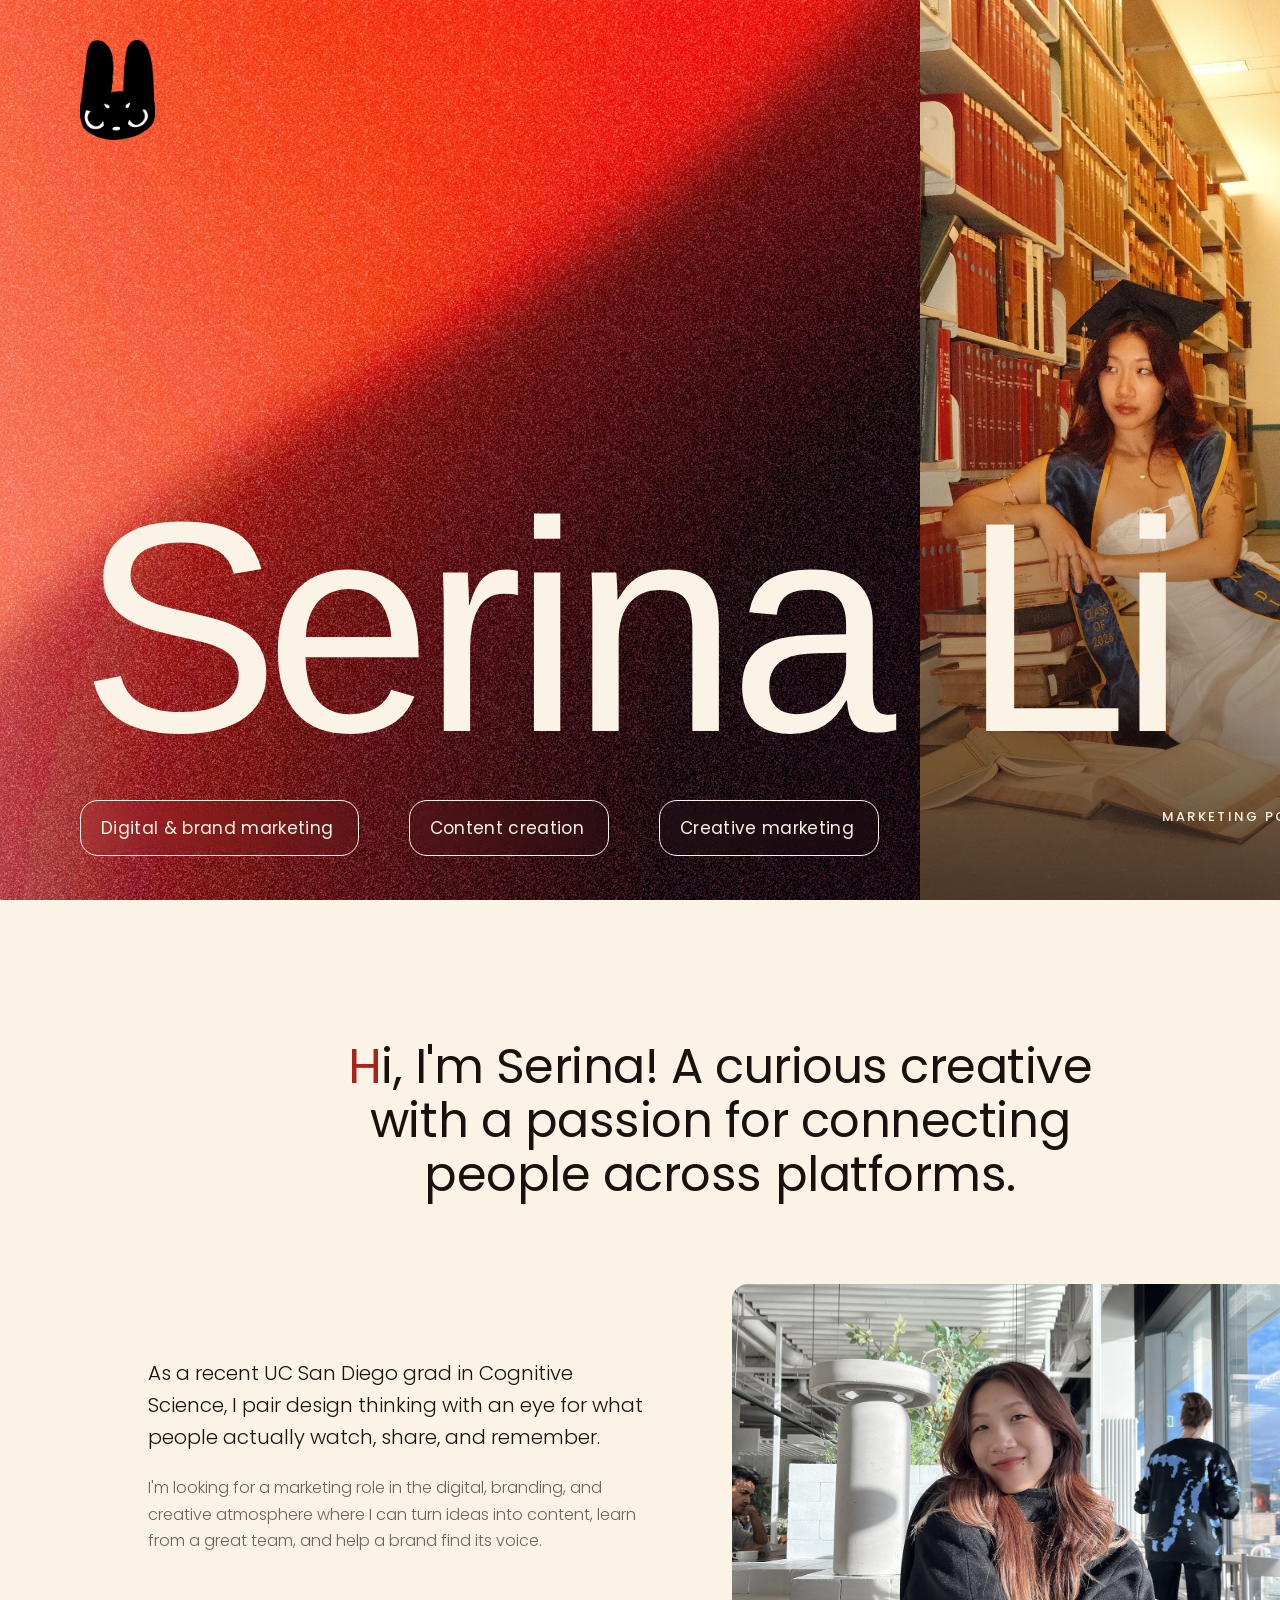
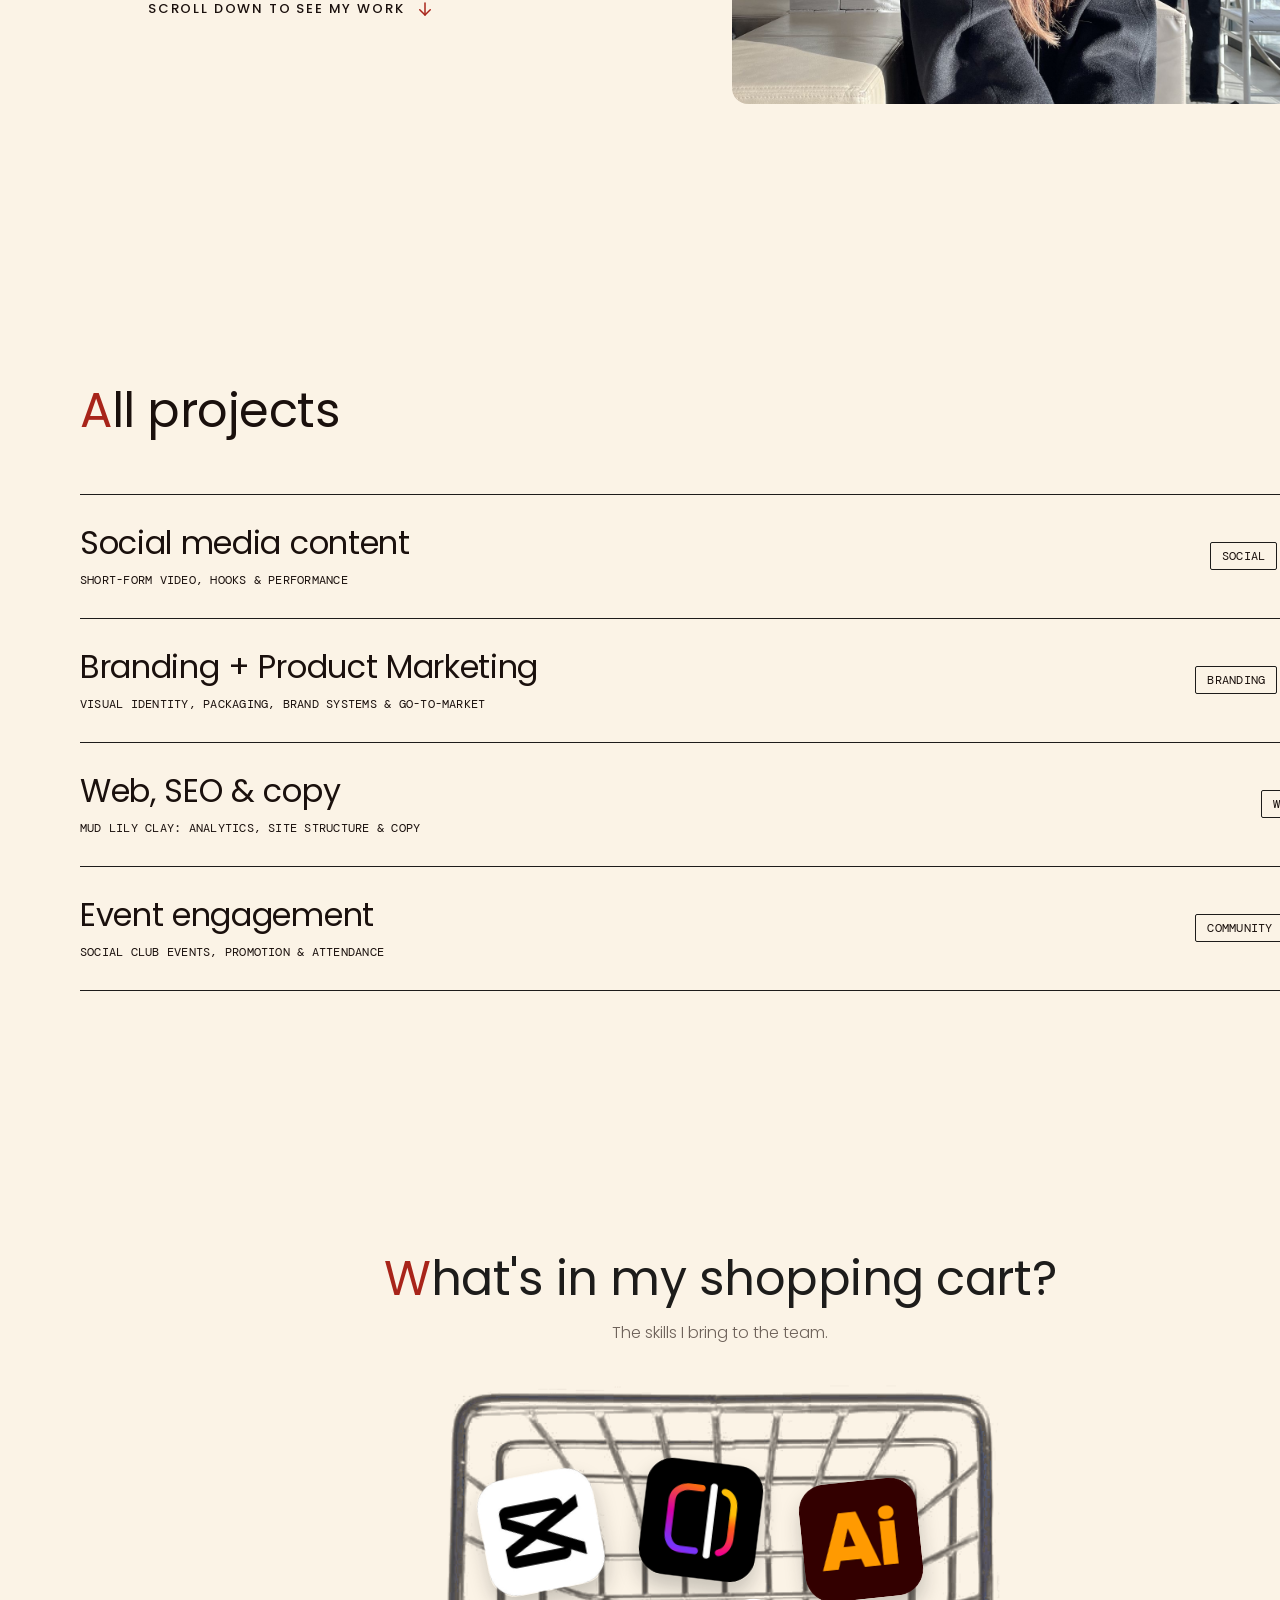
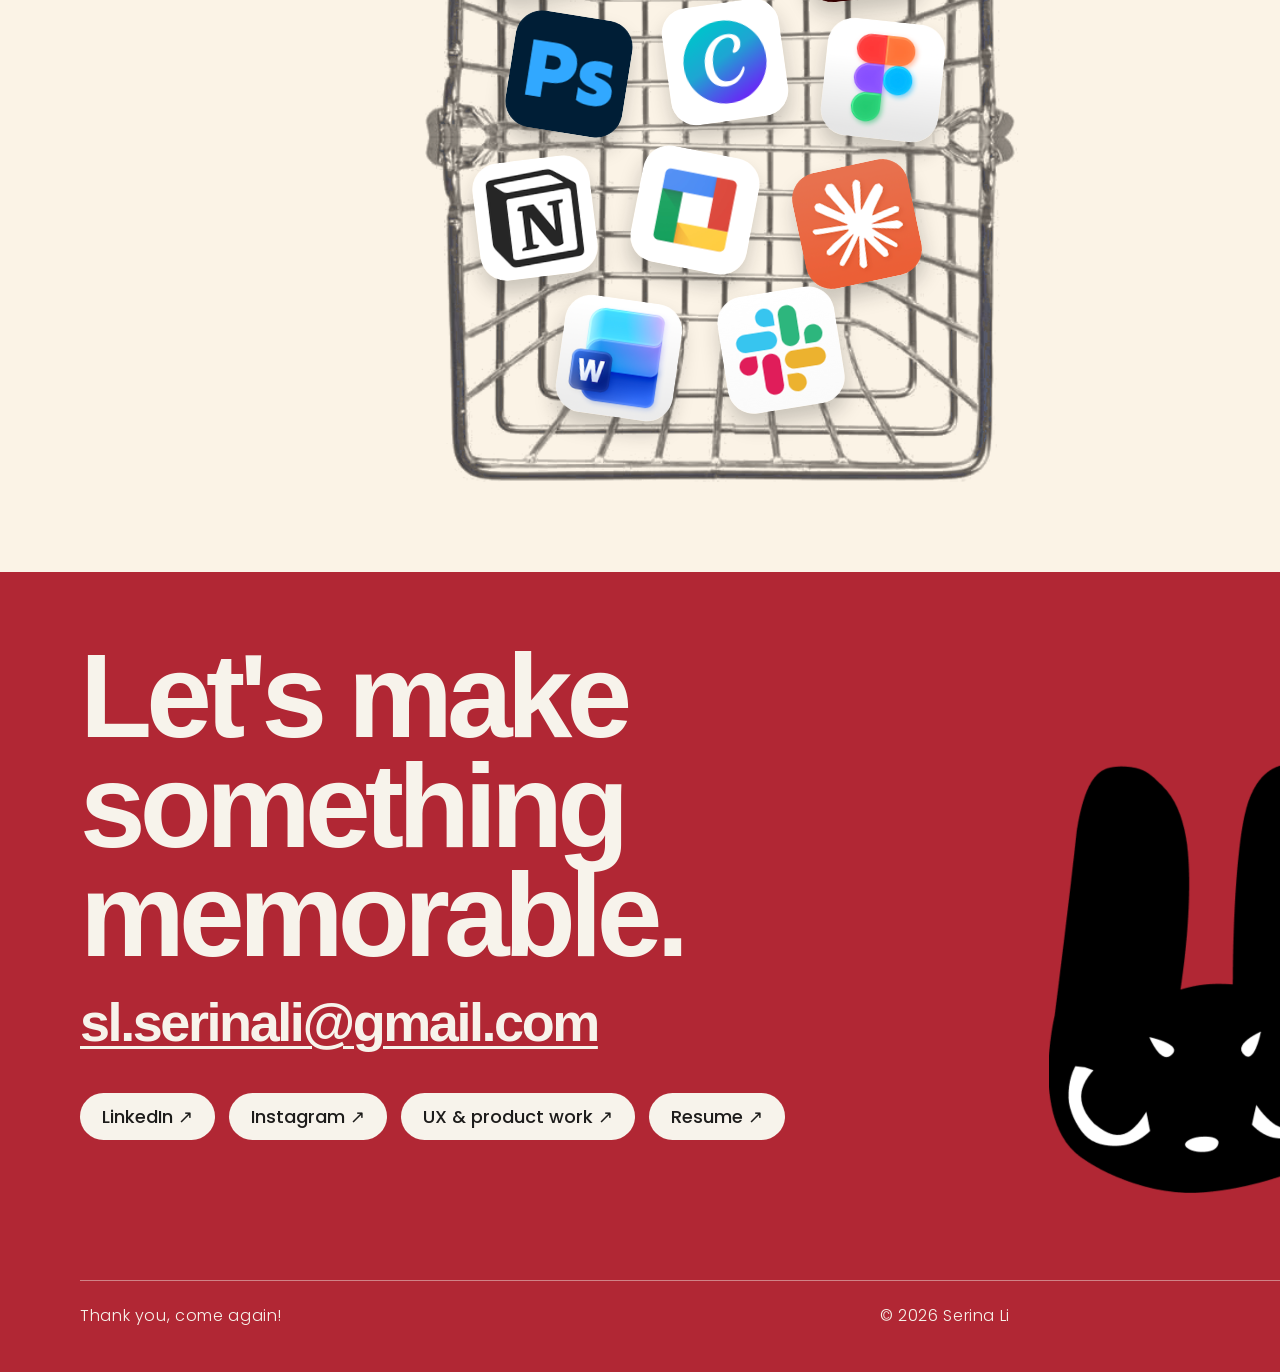
==== index.html @ 3663c60f "Export marketing portfolio as a static site" ====
<!doctype html>
<html lang="en">
<head>
<meta charset="utf-8">
<meta name="viewport" content="width=device-width, initial-scale=1">
<title>Serina Li Portfolio</title>
<link rel="icon" type="image/png" href="assets/favicon.png">
<link rel="stylesheet" href="https://fonts.googleapis.com/css2?family=Poppins:wght@300;400;500&amp;family=DM+Mono:wght@400;500&amp;display=swap">
<style>
body{margin:0;background:#FDFAF5}
html{scroll-behavior:smooth}
a{color:inherit}
a.card{transition:transform .3s ease}
a.card:hover{transform:translateY(-8px)}
a.navlink:hover{background:rgba(251,243,230,.18)}
a.menulink{transition:color .15s cubic-bezier(.4,0,.2,1)}
a.menulink:hover{color:#E8574A !important}
a.menusocial{transition:color .15s cubic-bezier(.4,0,.2,1)}
a.menusocial:hover{color:#E8574A !important}
.workfill{transition:transform 0.5s cubic-bezier(0.22, 1, 0.36, 1) 0.04s}
.workfill.snap{transition:none}
@keyframes scrollbob{0%,100%{transform:translateY(-2px)}50%{transform:translateY(5px)}}
.scrollarrow{animation:scrollbob 1.4s ease-in-out infinite}
@media (prefers-reduced-motion: reduce){.scrollarrow{animation:none}}
.apptile{transform: rotate(var(--r)); transition: transform 0.8s cubic-bezier(0.34, 1.4, 0.64, 1) var(--d, 0s), opacity 0.25s ease-out var(--d, 0s);}
.cartarm .apptile{opacity: 0; transform: translateY(-420px) rotate(calc(var(--r) * 3)); transition: none;}
.cartarm.cartin .apptile{opacity: 1; transform: rotate(var(--r)); transition: transform 0.8s cubic-bezier(0.34, 1.4, 0.64, 1) var(--d, 0s), opacity 0.25s ease-out var(--d, 0s);}
@media (prefers-reduced-motion: reduce){.cartarm .apptile, .cartarm.cartin .apptile{transition: none; opacity: 1; transform: rotate(var(--r));}}
.flink{transition: color 0.3s ease;}
.flink:hover{color: #1D1C1B !important;}
.fpill{transition: background-color 0.3s ease, color 0.3s ease;}
.fpill:hover{background-color: #1D1C1B !important; color: #F7F3EB !important;}
.reveal{opacity:0;transform:translateY(36px);transition:opacity .9s cubic-bezier(.22,1,.36,1),transform .9s cubic-bezier(.22,1,.36,1)}
.reveal.revealed{opacity:1;transform:translateY(0)}
@media (prefers-reduced-motion: reduce){.reveal{transition:none;opacity:1;transform:none}}
</style>
</head>
<body>
<div id="top" style="width: 1440px; height: 4572px; box-sizing: border-box; display: flex; flex-direction: column; background: #FDFAF5; color: #1A100D; font-family: 'Poppins', 'Helvetica Neue', Helvetica, Arial, sans-serif; font-weight: 300;">

<!-- HERO -->


<!-- ABOUT -->
<header style="position: relative; height: 900px; flex-shrink: 0; overflow: hidden; background: url(&quot;assets/012ee48a558e2464fd2363cdb83793f6.webp&quot;) center / cover no-repeat; color: #FBF3E6">
<img src="assets/d49929dfbb1e584321de20b1cd1cff2a.jpg" alt="Serina Li in a graduation cap and sash, seated among library books" style="position: absolute; right: 80px; top: 0; width: 440px; height: 900px; object-fit: cover; object-position: 62% 40%; display: block;">
<div style="position: absolute; right: 80px; top: 0; width: 440px; height: 900px; background: linear-gradient(180deg, rgba(21, 8, 7, 0) 45%, rgba(21, 8, 7, 0.72) 100%);"></div>
<button type="button" id="menuOverlay" aria-label="Close menu" style="position: absolute; top: 0; left: 0; z-index: 99; width: 100%; height: 100%; padding: 0; border: 0; background: #1A0D0A; cursor: default; opacity: 0; visibility: hidden; transition: opacity 0.15s cubic-bezier(0.4, 0, 0.2, 1), visibility 0s linear 0.3s;"></button>
<div id="menuPanel" style="position: absolute; top: 0; right: 0; z-index: 200; width: 504px; height: 900px; box-sizing: border-box; padding: 96px 24px 40px; background: #1A0D0A; color: #FBF3E6; display: flex; flex-direction: column; justify-content: space-between; transform: translateX(100%); visibility: hidden; transition: transform 0.3s cubic-bezier(0.4, 0, 0.2, 1), visibility 0s linear 0.3s;">
<nav aria-label="Main menu" style="display: flex; flex-direction: column; gap: 8px;">
<a class="menulink" href="#top" style="font-family: 'Helvetica Neue', Helvetica, Arial, sans-serif; font-weight: 500; font-size: 80px; line-height: 1.05; letter-spacing: -0.02em; text-decoration: none; color: #FBF3E6;">Home</a>
<a class="menulink" href="#about" style="font-family: 'Helvetica Neue', Helvetica, Arial, sans-serif; font-weight: 500; font-size: 80px; line-height: 1.05; letter-spacing: -0.02em; text-decoration: none; color: #FBF3E6;">About</a>
<a class="menulink" href="#projects" style="font-family: 'Helvetica Neue', Helvetica, Arial, sans-serif; font-weight: 500; font-size: 80px; line-height: 1.05; letter-spacing: -0.02em; text-decoration: none; color: #FBF3E6;">Projects</a>
<a class="menulink" href="#skills" style="font-family: 'Helvetica Neue', Helvetica, Arial, sans-serif; font-weight: 500; font-size: 80px; line-height: 1.05; letter-spacing: -0.02em; text-decoration: none; color: #FBF3E6;">Skills</a>
</nav>
<div style="display: flex; gap: 24px; font-size: 12px; font-weight: 500; letter-spacing: 0.16em; text-transform: uppercase;">
<a class="menusocial" href="https://www.instagram.com/" style="padding: 14px 0; text-decoration: none; color: #FBF3E6;">Instagram</a>
<a class="menusocial" href="https://www.linkedin.com/" style="padding: 14px 0; text-decoration: none; color: #FBF3E6;">LinkedIn</a>
<a class="menusocial" href="https://serinali.work" style="padding: 14px 0; text-decoration: none; color: #FBF3E6;">UX Portfolio</a>
</div>
</div>
<div style="position: relative; height: 100%; box-sizing: border-box; padding: 36px 80px 44px; display: flex; flex-direction: column;">
<nav style="display: flex; justify-content: space-between; align-items: center;">
<a href="#top" aria-label="Serina Li, back to top" style="justify-self: start; display: flex; align-items: center; padding: 4px 0;"><img src="assets/838f84b707a5a9f895f2e505fb25f0b1.png" alt="Serina Li logo, a bunny head" style="display: block; height: 100px; width: 75px"></a>
<button id="menuButton" type="button" aria-label="Toggle menu" aria-expanded="false" style="position: relative; z-index: 300; width: 60px; height: 60px; padding: 0; border: 0; border-radius: 12px; background: #FBF3E6; cursor: pointer; display: flex; align-items: center; justify-content: center; transition: background-color 0.3s ease-in-out; opacity: 1">
<span id="menuLine1" style="position: absolute; display: block; width: 32px; height: 3px; background: #A8241A; transform: translateY(-6px); transition: all 0.3s ease-in-out;"></span>
<span id="menuLine2" style="position: absolute; display: block; width: 32px; height: 3px; background: #A8241A; transform: translateY(6px); transition: all 0.3s ease-in-out;"></span>
</button>
</nav>

<div style="flex-grow: 1;"></div>
<div style="display: flex; justify-content: space-between; align-items: flex-end;">
<h1 style="margin: 0; font-family: 'Helvetica Neue', Helvetica, Arial, sans-serif; font-weight: 500; font-size: 300px; line-height: 0.82; letter-spacing: -0.03em; white-space: nowrap; color: #FBF3E6;"><span style="font-family: inherit; font-size: 1em; margin-right: -0.02em;">S</span>erina Li</h1>
</div><div style="margin-top: 50px; display: flex; justify-content: space-between; align-items: center; opacity: 1"><div style="display: flex; flex-direction: row; align-items: flex-start; gap: 50px;">
<div style="display: inline-flex; align-items: center; gap: 16px; padding: 14px 24px 14px 20px; border-radius: 18px; backdrop-filter: blur(12px); border-style: solid; border-width: 1px; border-color: #fbf3e6"><span style="font-size: 17px; font-weight: 400; letter-spacing: 0.02em">Digital &amp; brand marketing</span></div>
<div style="display: inline-flex; align-items: center; gap: 16px; padding: 14px 24px 14px 20px; border-radius: 18px; backdrop-filter: blur(12px); border-style: solid; border-width: 1px; border-color: #fbf3e6"><span style="font-size: 17px; font-weight: 400; letter-spacing: 0.02em">Content creation</span></div>
<div style="display: inline-flex; align-items: center; gap: 16px; padding: 14px 24px 14px 20px; border-radius: 18px; backdrop-filter: blur(12px); border-style: solid; border-width: 1px; border-color: #fbf3e6"><span style="font-size: 17px; font-weight: 400; letter-spacing: 0.02em">Creative marketing</span></div>
</div>
<div style="text-align: right; font-size: 13px; font-weight: 500; letter-spacing: 0.18em; text-transform: uppercase; line-height: 1.8;">Marketing portfolio<br>2026</div>
</div>
</div>
</header>

<!-- PROJECTS -->
<section id="about" style="height: 944px; flex-shrink: 0; box-sizing: border-box; padding: 140px 80px; display: flex; flex-direction: column; align-items: center; justify-content: space-between; background-color: #fbf3e6">
<h2 class="reveal" style="margin: 0; max-width: 800px; text-align: center; font-family: 'Poppins', 'Helvetica Neue', Helvetica, Arial, sans-serif; font-weight: 400; font-size: 48px; line-height: 1.12; letter-spacing: -0.01em; text-wrap: balance; width: 903px"><span style="font-family: inherit; font-size: 1em; color: rgb(168, 36, 26)">H</span>i, I'm Serina! A curious creative with a passion for connecting people across platforms.</h2>
<div style="width: 100%; box-sizing: border-box; padding: 0 68px; display: flex; justify-content: space-between; align-items: center; gap: 64px;">
<div class="reveal" style="width: 500px; flex-shrink: 0; display: flex; flex-direction: column; gap: 22px;">
<p style="margin: 0; font-size: 20px; line-height: 1.6; color: #1A100D; text-wrap: pretty;">As a recent UC San Diego grad in Cognitive Science, I pair design thinking with an eye for what people actually watch, share, and remember.</p>
<p style="margin: 0; font-size: 16px; line-height: 1.65; color: #6E625A; text-wrap: pretty;">I'm looking for a marketing role in the digital, branding, and creative atmosphere where I can turn ideas into content, learn from a great team, and help a brand find its voice.</p>
<a href="#projects" style="align-self: flex-start; display: inline-flex; align-items: center; gap: 12px; margin-top: 10px; padding: 12px 0; text-decoration: none; color: #1A100D; font-size: 13px; font-weight: 500; letter-spacing: 0.14em; text-transform: uppercase"><span>SCROLL DOWN TO SEE MY WORK</span><svg class="scrollarrow" width="18" height="18" viewBox="0 0 24 24" fill="none" stroke="#A8241A" stroke-width="2" stroke-linecap="round" stroke-linejoin="round" aria-hidden="true"><path d="M12 4v16"></path><path d="M5 13l7 7 7-7"></path></svg></a>
</div>
<img class="reveal" src="assets/ea4e1e98ab443cfdf9b8417f3a43e05c.jpg" alt="Serina Li smiling in a bright, sunlit cafe" style="width: 560px; height: 420px; flex-shrink: 0; border-radius: 16px; object-fit: cover; object-position: 50% 50.5304%; display: block; transition-delay: .12s">
</div>
</section><section id="projects" style="height: 888px; flex-shrink: 0; box-sizing: border-box; padding: 140px 80px; display: flex; flex-direction: column; gap: 56px; background-color: #fbf3e6">
<h2 class="reveal" style="margin: 0; text-align: left; font-family: 'Poppins', 'Helvetica Neue', Helvetica, Arial, sans-serif; font-weight: 400; font-size: 48px; line-height: 1.12; letter-spacing: -0.01em"><span style="font-family: inherit; font-size: 1em; color: #A8241A;">A</span>ll projects</h2>
<div id="worklist" style="position: relative; display: flex; flex-direction: column; border-bottom: 1px solid #1D1C1B;">
<a class="reveal" href="project1.html" data-row="0" style="position: relative; z-index: 1; overflow: hidden; display: flex; height: 124px; box-sizing: border-box; border-top: 1px solid #1D1C1B; justify-content: space-between; align-items: center; text-decoration: none; color: #1A100D; transition-delay: 0s">
<div class="workfill" data-row="0" style="position: absolute; top: 0; left: 0; z-index: 0; width: 100%; height: 100%; background: #FFAE99; pointer-events: none; transform: translateY(-101%);"></div>
<div data-row="0" style="position: relative; z-index: 1; display: flex; flex-direction: column; gap: 10px; transform: translateX(0px); transition: transform 0.3s ease-out;"><h3 style="margin: 0; font-family: 'Poppins', 'Helvetica Neue', Helvetica, Arial, sans-serif; font-weight: 400; font-size: 32px; line-height: 1.15; letter-spacing: -0.01em;">Social media content</h3><span style="font-family: 'DM Mono', ui-monospace, Menlo, monospace; font-weight: 400; font-size: 12px; letter-spacing: 0.02em; text-transform: uppercase;">Short-form video, hooks &amp; performance</span></div>
<div style="position: relative; z-index: 1; display: flex; gap: 8px; align-items: center;"><span style="border: 1px solid #1D1C1B; padding: 7px 11px; border-radius: 2px; font-family: 'DM Mono', ui-monospace, Menlo, monospace; font-weight: 400; font-size: 12px; line-height: 1; letter-spacing: 0.02em; text-transform: uppercase;">social</span><span style="border: 1px solid #1D1C1B; padding: 7px 11px; border-radius: 2px; font-family: 'DM Mono', ui-monospace, Menlo, monospace; font-weight: 400; font-size: 12px; line-height: 1; letter-spacing: 0.02em; text-transform: uppercase;">content</span></div>
</a>
<a class="reveal" href="project2.html" data-row="1" style="position: relative; z-index: 1; overflow: hidden; display: flex; height: 124px; box-sizing: border-box; border-top: 1px solid #1D1C1B; justify-content: space-between; align-items: center; text-decoration: none; color: #1A100D; transition-delay: .08s">
<div class="workfill" data-row="1" style="position: absolute; top: 0; left: 0; z-index: 0; width: 100%; height: 100%; background: #FFAE99; pointer-events: none; transform: translateY(-101%);"></div>
<div data-row="1" style="position: relative; z-index: 1; display: flex; flex-direction: column; gap: 10px; transform: translateX(0px); transition: transform 0.3s ease-out;"><h3 style="margin: 0; font-family: 'Poppins', 'Helvetica Neue', Helvetica, Arial, sans-serif; font-weight: 400; font-size: 32px; line-height: 1.15; letter-spacing: -0.01em;">Branding + Product Marketing</h3><span style="font-family: 'DM Mono', ui-monospace, Menlo, monospace; font-weight: 400; font-size: 12px; letter-spacing: 0.02em; text-transform: uppercase;">Visual identity, packaging, brand systems &amp; go-to-market</span></div>
<div style="position: relative; z-index: 1; display: flex; gap: 8px; align-items: center;"><span style="border: 1px solid #1D1C1B; padding: 7px 11px; border-radius: 2px; font-family: 'DM Mono', ui-monospace, Menlo, monospace; font-weight: 400; font-size: 12px; line-height: 1; letter-spacing: 0.02em; text-transform: uppercase;">branding</span><span style="border: 1px solid #1D1C1B; padding: 7px 11px; border-radius: 2px; font-family: 'DM Mono', ui-monospace, Menlo, monospace; font-weight: 400; font-size: 12px; line-height: 1; letter-spacing: 0.02em; text-transform: uppercase;">product</span></div>
</a>
<a class="reveal" href="project3.html" data-row="2" style="position: relative; z-index: 1; overflow: hidden; display: flex; height: 124px; box-sizing: border-box; border-top: 1px solid #1D1C1B; justify-content: space-between; align-items: center; text-decoration: none; color: #1A100D; transition-delay: .16s">
<div class="workfill" data-row="2" style="position: absolute; top: 0; left: 0; z-index: 0; width: 100%; height: 100%; background: #FFAE99; pointer-events: none; transform: translateY(-101%);"></div>
<div data-row="2" style="position: relative; z-index: 1; display: flex; flex-direction: column; gap: 10px; transform: translateX(0px); transition: transform 0.3s ease-out;"><h3 style="margin: 0; font-family: 'Poppins', 'Helvetica Neue', Helvetica, Arial, sans-serif; font-weight: 400; font-size: 32px; line-height: 1.15; letter-spacing: -0.01em;">Web, SEO &amp; copy</h3><span style="font-family: 'DM Mono', ui-monospace, Menlo, monospace; font-weight: 400; font-size: 12px; letter-spacing: 0.02em; text-transform: uppercase;">Mud Lily Clay: analytics, site structure &amp; copy</span></div>
<div style="position: relative; z-index: 1; display: flex; gap: 8px; align-items: center;"><span style="border: 1px solid #1D1C1B; padding: 7px 11px; border-radius: 2px; font-family: 'DM Mono', ui-monospace, Menlo, monospace; font-weight: 400; font-size: 12px; line-height: 1; letter-spacing: 0.02em; text-transform: uppercase;">web</span><span style="border: 1px solid #1D1C1B; padding: 7px 11px; border-radius: 2px; font-family: 'DM Mono', ui-monospace, Menlo, monospace; font-weight: 400; font-size: 12px; line-height: 1; letter-spacing: 0.02em; text-transform: uppercase;">seo</span></div>
</a>
<a class="reveal" href="project4.html" data-row="3" style="position: relative; z-index: 1; overflow: hidden; display: flex; height: 124px; box-sizing: border-box; border-top: 1px solid #1D1C1B; justify-content: space-between; align-items: center; text-decoration: none; color: #1A100D; transition-delay: .24s">
<div class="workfill" data-row="3" style="position: absolute; top: 0; left: 0; z-index: 0; width: 100%; height: 100%; background: #FFAE99; pointer-events: none; transform: translateY(-101%);"></div>
<div data-row="3" style="position: relative; z-index: 1; display: flex; flex-direction: column; gap: 10px; transform: translateX(0px); transition: transform 0.3s ease-out;"><h3 style="margin: 0; font-family: 'Poppins', 'Helvetica Neue', Helvetica, Arial, sans-serif; font-weight: 400; font-size: 32px; line-height: 1.15; letter-spacing: -0.01em;">Event engagement</h3><span style="font-family: 'DM Mono', ui-monospace, Menlo, monospace; font-weight: 400; font-size: 12px; letter-spacing: 0.02em; text-transform: uppercase;">SOCIAL CLUB EVENTS, PROMOTION &amp; ATTENDANCE</span></div>
<div style="position: relative; z-index: 1; display: flex; gap: 8px; align-items: center;"><span style="border: 1px solid #1D1C1B; padding: 7px 11px; border-radius: 2px; font-family: 'DM Mono', ui-monospace, Menlo, monospace; font-weight: 400; font-size: 12px; line-height: 1; letter-spacing: 0.02em; text-transform: uppercase;">community</span><span style="border: 1px solid #1D1C1B; padding: 7px 11px; border-radius: 2px; font-family: 'DM Mono', ui-monospace, Menlo, monospace; font-weight: 400; font-size: 12px; line-height: 1; letter-spacing: 0.02em; text-transform: uppercase;">events</span></div>
</a>
<div id="thumb0" style="position: absolute; left: 700px; top: -63px; z-index: 5; width: 380px; height: 250px; box-sizing: border-box; padding: 0; border-radius: 6px; background: #F6F2EB; overflow: hidden; color: #FBF3E6; display: flex; align-items: flex-end; pointer-events: none; font-family: 'DM Mono', ui-monospace, Menlo, monospace; font-size: 11px; letter-spacing: 0.06em; text-transform: uppercase; opacity: 0; transform: translate(0px, 0px); will-change: transform; transition: transform 0.6s cubic-bezier(0.22, 1, 0.36, 1), opacity 0.3s ease-out;"><img src="assets/cba705ae6688976ec3b40a85c9b44e01.jpg" alt="Grid of six Instagram Reels: day-in-my-life San Francisco, 9 days in Taiwan, Chicago night out, and more" style="position: absolute; left: 0; top: 0; width: 100%; height: 100%; object-fit: contain; object-position: 50% 50%; display: block;"></div>
<div id="thumb1" style="position: absolute; left: 700px; top: 61px; z-index: 5; width: 380px; height: 250px; box-sizing: border-box; padding: 0; border-radius: 6px; background: #B9825A; overflow: hidden; color: #FBF3E6; display: flex; align-items: flex-end; pointer-events: none; font-family: 'DM Mono', ui-monospace, Menlo, monospace; font-size: 11px; letter-spacing: 0.06em; text-transform: uppercase; opacity: 0; transform: translate(0px, 0px); will-change: transform; transition: transform 0.6s cubic-bezier(0.22, 1, 0.36, 1), opacity 0.3s ease-out;"><img src="assets/3cc02b9ddcca9aacbe42ff534014a459.jpg" alt="Seaweed supplement bottle mockup" style="position: absolute; left: 0; top: 0; width: 100%; height: 100%; object-fit: cover; object-position: 50% 50%; display: block;"></div>
<div id="thumb2" style="position: absolute; left: 700px; top: 185px; z-index: 5; width: 380px; height: 250px; box-sizing: border-box; padding: 0; border-radius: 6px; background: #F4EFE6; overflow: hidden; color: #FBF3E6; display: flex; align-items: flex-end; pointer-events: none; font-family: 'DM Mono', ui-monospace, Menlo, monospace; font-size: 11px; letter-spacing: 0.06em; text-transform: uppercase; opacity: 0; transform: translate(0px, 0px); will-change: transform; transition: transform 0.6s cubic-bezier(0.22, 1, 0.36, 1), opacity 0.3s ease-out;"><img src="assets/b44d9c470ccd1fe5098cd1a779c7a6dc.jpg" alt="Mud Lily Clay homepage before and after" style="position: absolute; left: 0; top: 0; width: 100%; height: 100%; object-fit: cover; object-position: 50% 0%; display: block;"></div>
<div id="thumb3" style="position: absolute; left: 700px; top: 309px; z-index: 5; width: 380px; height: 250px; box-sizing: border-box; padding: 0; border-radius: 6px; background: #4A1610; overflow: hidden; color: #FBF3E6; display: flex; align-items: flex-end; pointer-events: none; font-family: 'DM Mono', ui-monospace, Menlo, monospace; font-size: 11px; letter-spacing: 0.06em; text-transform: uppercase; opacity: 0; transform: translate(0px, 0px); will-change: transform; transition: transform 0.6s cubic-bezier(0.22, 1, 0.36, 1), opacity 0.3s ease-out;"><img src="assets/cec131238fb4672390869ff1b650ae39.png" alt="Community Sessions event flyer, Cornerstone Consulting Club at UCSD" style="position: absolute; left: 0; top: 0; width: 100%; height: 100%; object-fit: cover; object-position: 50% 50%; display: block;"></div>
</div>
</section>

<!-- SKILLS -->
<section id="skills" style="height: 1040px; flex-shrink: 0; box-sizing: border-box; padding: 120px 80px 80px; background-color: #fbf3e6; color: #1D1C1B; display: flex; flex-direction: column; align-items: center; justify-content: flex-start; gap: 32px;">
<div style="width: 100%; flex-shrink: 0; display: flex; flex-direction: column; align-items: center; gap: 40px; justify-content: center">
<div class="reveal" style="display: flex; flex-direction: column; align-items: center; gap: 14px; text-align: center; justify-content: flex-start">
<h2 style="margin: 0; font-family: 'Poppins', 'Helvetica Neue', Helvetica, Arial, sans-serif; font-weight: 400; font-size: 48px; line-height: 1.12; letter-spacing: -0.01em;"><span style="font-family: inherit; font-size: 1em; color: rgb(168, 36, 26)">W</span>hat's in my shopping cart?</h2>
<div style="font-size: 16px; color: #6E625A;">The skills I bring to the team.</div>
</div>

</div>
<div id="cart" class="" style="position: relative; width: 621px; height: 720px; flex-shrink: 0;">
<img src="assets/04f26e0806eddbf1fadc6e3cc5ef4c2e.png" alt="" style="position: absolute; left: 0; top: 0; width: 621px; height: 720px; z-index: 1; pointer-events: none;">
<img class="apptile" src="assets/bf406ab140b374eaf30fb40649f10f91.png" alt="CapCut" style="--d: 1.14s; --r: -11deg; position: absolute; left: 72px; top: 96px; z-index: 2; width: 118px; height: 118px; border-radius: 26px; box-shadow: 0 12px 20px rgba(29, 28, 27, 0.22);">
<img class="apptile" src="assets/366263a8b97de6863f50e76f79e6a056.png" alt="Instagram Edits" style="--d: 1.27s; --r: 7deg; position: absolute; left: 232px; top: 84px; z-index: 3; width: 118px; height: 118px; border-radius: 26px; box-shadow: 0 12px 20px rgba(29, 28, 27, 0.22);">
<img class="apptile" src="assets/7544809ebeadf2437ed88348fe911631.png" alt="Illustrator" style="--d: 1.4s; --r: -6deg; position: absolute; left: 392px; top: 104px; z-index: 4; width: 118px; height: 118px; border-radius: 26px; box-shadow: 0 12px 20px rgba(29, 28, 27, 0.22);">
<img class="apptile" src="assets/59b3ef86f013b3972dfe9b787eff52a0.png" alt="Photoshop" style="--d: 0.75s; --r: 9deg; position: absolute; left: 100px; top: 238px; z-index: 5; width: 118px; height: 118px; border-radius: 26px; box-shadow: 0 12px 20px rgba(29, 28, 27, 0.22);">
<img class="apptile" src="assets/adf738d230b4fa8a1711a1744f22cb10.png" alt="Canva" style="--d: 0.88s; --r: -8deg; position: absolute; left: 256px; top: 226px; z-index: 6; width: 118px; height: 118px; border-radius: 26px; box-shadow: 0 12px 20px rgba(29, 28, 27, 0.22);">
<img class="apptile" src="assets/5d86c8bd6f640c18443fd5991ca1c5f6.png" alt="Figma" style="--d: 1.01s; --r: 6deg; position: absolute; left: 414px; top: 244px; z-index: 7; width: 118px; height: 118px; border-radius: 26px; box-shadow: 0 12px 20px rgba(29, 28, 27, 0.22);">
<img class="apptile" src="assets/ffc6582f78e3ddb8b21d675e421ad6b7.png" alt="Notion" style="--d: 0.36s; --r: -7deg; position: absolute; left: 66px; top: 382px; z-index: 8; width: 118px; height: 118px; border-radius: 26px; box-shadow: 0 12px 20px rgba(29, 28, 27, 0.22);">
<img class="apptile" src="assets/5f39ed866dd55e2bc8cd7c0dea546668.png" alt="Google Workspace" style="--d: 0.49s; --r: 11deg; position: absolute; left: 226px; top: 374px; z-index: 9; width: 118px; height: 118px; border-radius: 26px; box-shadow: 0 12px 20px rgba(29, 28, 27, 0.22);">
<img class="apptile" src="assets/7781098f6410b48b2a3d47d45d459511.png" alt="Claude" style="--d: 0.62s; --r: -12deg; position: absolute; left: 388px; top: 388px; z-index: 10; width: 118px; height: 118px; border-radius: 26px; box-shadow: 0 12px 20px rgba(29, 28, 27, 0.22);">
<img class="apptile" src="assets/29abd300e9faaf9ba45008fe41001636.png" alt="Microsoft Word" style="--d: 0.1s; --r: 8deg; position: absolute; left: 150px; top: 522px; z-index: 11; width: 118px; height: 118px; border-radius: 26px; box-shadow: 0 12px 20px rgba(29, 28, 27, 0.22);">
<img class="apptile" src="assets/cc6e3f2cbe56ead301f14fa64177ba2e.png" alt="Slack" style="--d: 0.23s; --r: -9deg; position: absolute; left: 312px; top: 514px; z-index: 12; width: 118px; height: 118px; border-radius: 26px; box-shadow: 0 12px 20px rgba(29, 28, 27, 0.22);">
</div>
</section>

<!-- FOOTER / CONTACT -->
<footer id="contact" style="position: relative; height: 800px; flex-shrink: 0; overflow: hidden; background-color: #B12734; color: #F7F3EB;">

<div style="position: relative; z-index: 2; height: 100%; box-sizing: border-box; padding: 70px 80px 44px; display: flex; flex-direction: column; justify-content: space-between;">
<div class="reveal" style="display: flex; flex-direction: column; align-items: flex-start; gap: 22px; position: relative">
<h2 style="margin: 0; max-width: 900px; font-family: 'Helvetica Neue', Helvetica, Arial, sans-serif; font-weight: 700; font-size: 118px; line-height: 0.93; letter-spacing: -0.05em; color: #F7F3EB;">Let's make something memorable.</h2>
<a class="flink" href="mailto:sl.serinali@gmail.com" style="font-family: 'Helvetica Neue', Helvetica, Arial, sans-serif; font-weight: 600; font-size: 54px; line-height: 1.1; letter-spacing: -0.045em; color: #F7F3EB; text-decoration: underline; text-decoration-thickness: 3px; text-underline-offset: 5px;">sl.serinali@gmail.com</a>
<div style="display: flex; gap: 14px; margin-top: 18px;"><a class="fpill" href="https://www.linkedin.com/" style="font-family: 'Poppins', 'Helvetica Neue', Helvetica, Arial, sans-serif; display: inline-flex; align-items: center; padding: 13px 22px; border-radius: 999px; background: #F7F3EB; color: #1D1C1B; font-weight: 500; font-size: 18px; line-height: 1.2; text-decoration: none;">LinkedIn ↗</a><a class="fpill" href="https://www.instagram.com/" style="font-family: 'Poppins', 'Helvetica Neue', Helvetica, Arial, sans-serif; display: inline-flex; align-items: center; padding: 13px 22px; border-radius: 999px; background: #F7F3EB; color: #1D1C1B; font-weight: 500; font-size: 18px; line-height: 1.2; text-decoration: none;">Instagram ↗</a><a class="fpill" href="https://serinali.work" style="font-family: 'Poppins', 'Helvetica Neue', Helvetica, Arial, sans-serif; display: inline-flex; align-items: center; padding: 13px 22px; border-radius: 999px; background: #F7F3EB; color: #1D1C1B; font-weight: 500; font-size: 18px; line-height: 1.2; text-decoration: none;">UX &amp; product work ↗</a><a class="fpill" href="#contact" style="font-family: 'Poppins', 'Helvetica Neue', Helvetica, Arial, sans-serif; display: inline-flex; align-items: center; padding: 13px 22px; border-radius: 999px; background: #F7F3EB; color: #1D1C1B; font-weight: 500; font-size: 18px; line-height: 1.2; text-decoration: none;">Resume ↗</a></div>
<div id="bunnyWrap" style="position: absolute; z-index: 3; left: 969px; top: 123px; width: 317px; height: 428px; pointer-events: none; transform: translate(0px, 0px) rotate(0deg); transition: transform 0.5s ease-out;"><canvas id="bunnycv" width="732" height="988" style="position: absolute; left: 0; top: 0; width: 317px; height: 428px; display: block;"></canvas></div></div>
<div style="display: flex; justify-content: space-between; align-items: center; border-top: 1px solid rgba(247, 243, 235, 0.45); padding-top: 22px; font-family: 'Poppins', 'Helvetica Neue', Helvetica, Arial, sans-serif; font-weight: 300; font-size: 16px; letter-spacing: 0.04em; color: #F7F3EB;">
<span>Thank you, come again!</span>
<span style="margin-right: 350px;">© 2026 Serina Li</span>
</div>
</div>
</footer>

</div>
<script src="assets/js/main.js" defer></script>
</body>
</html>
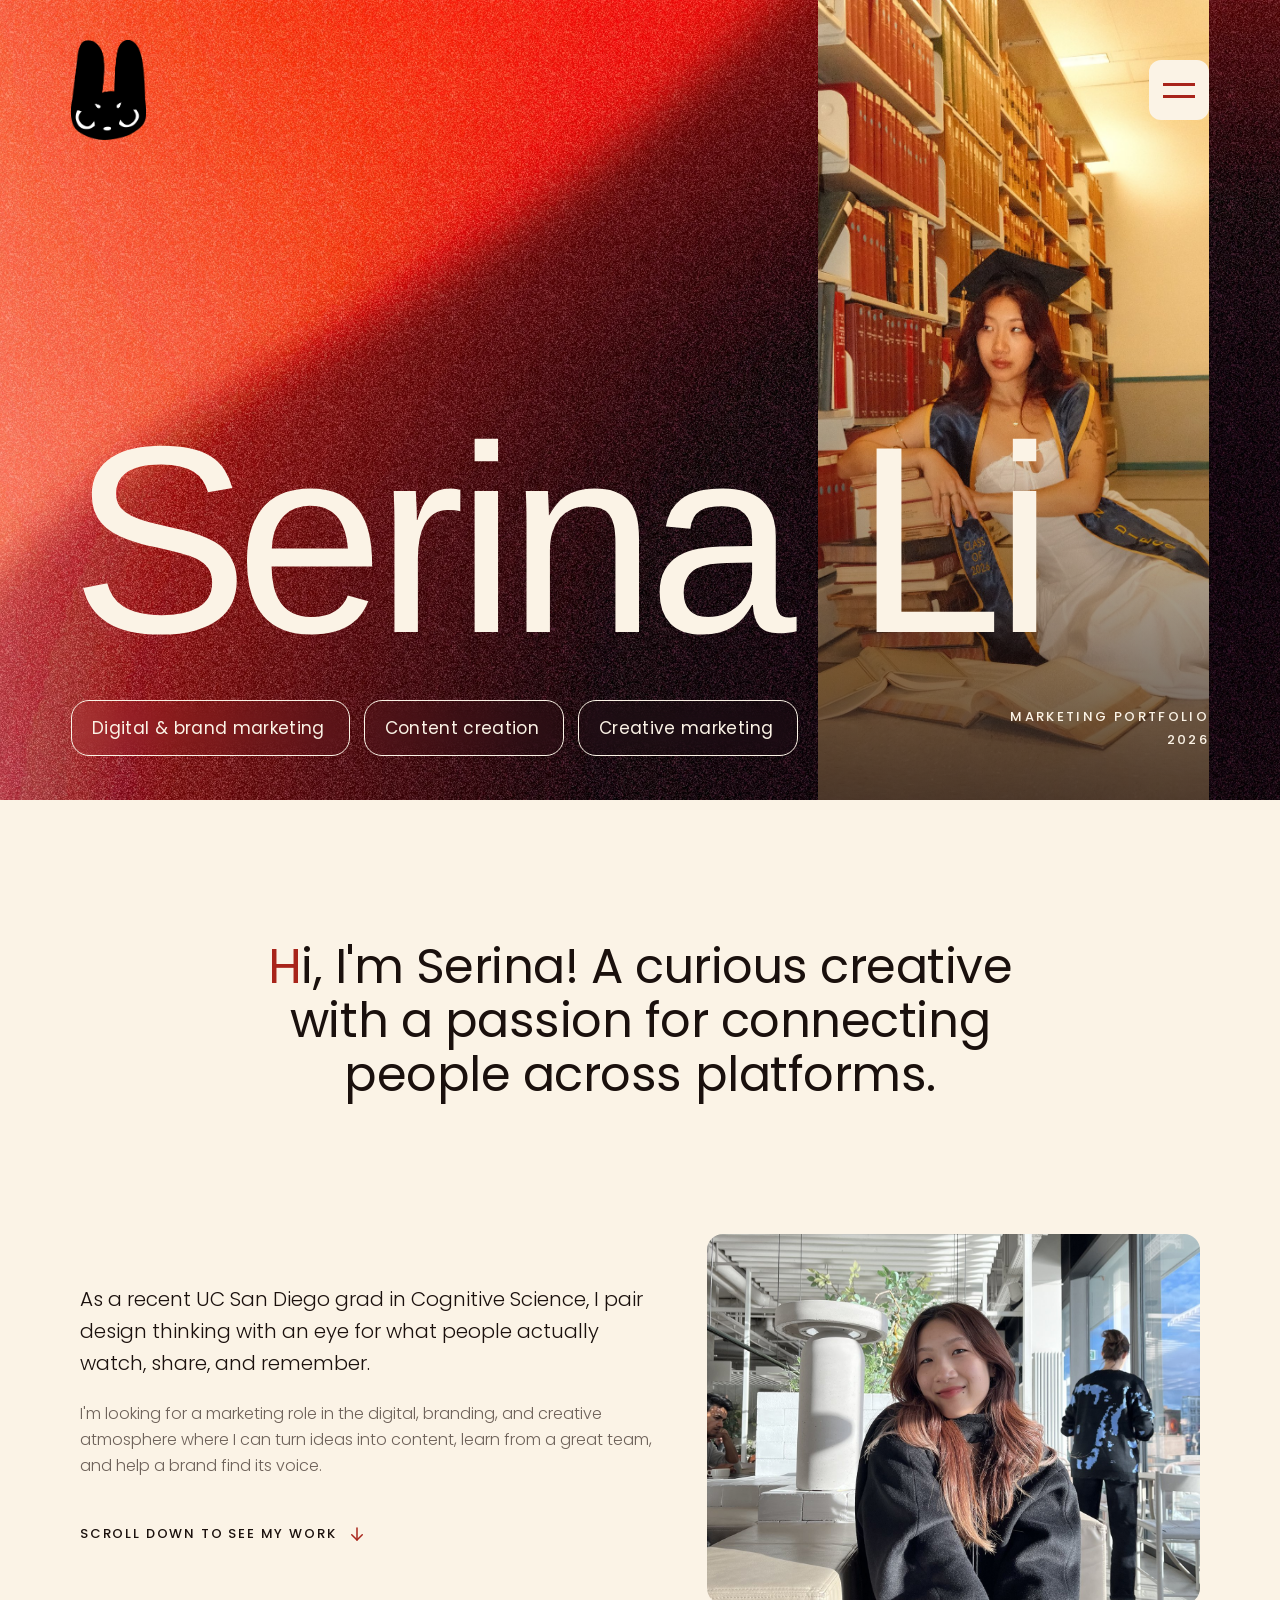
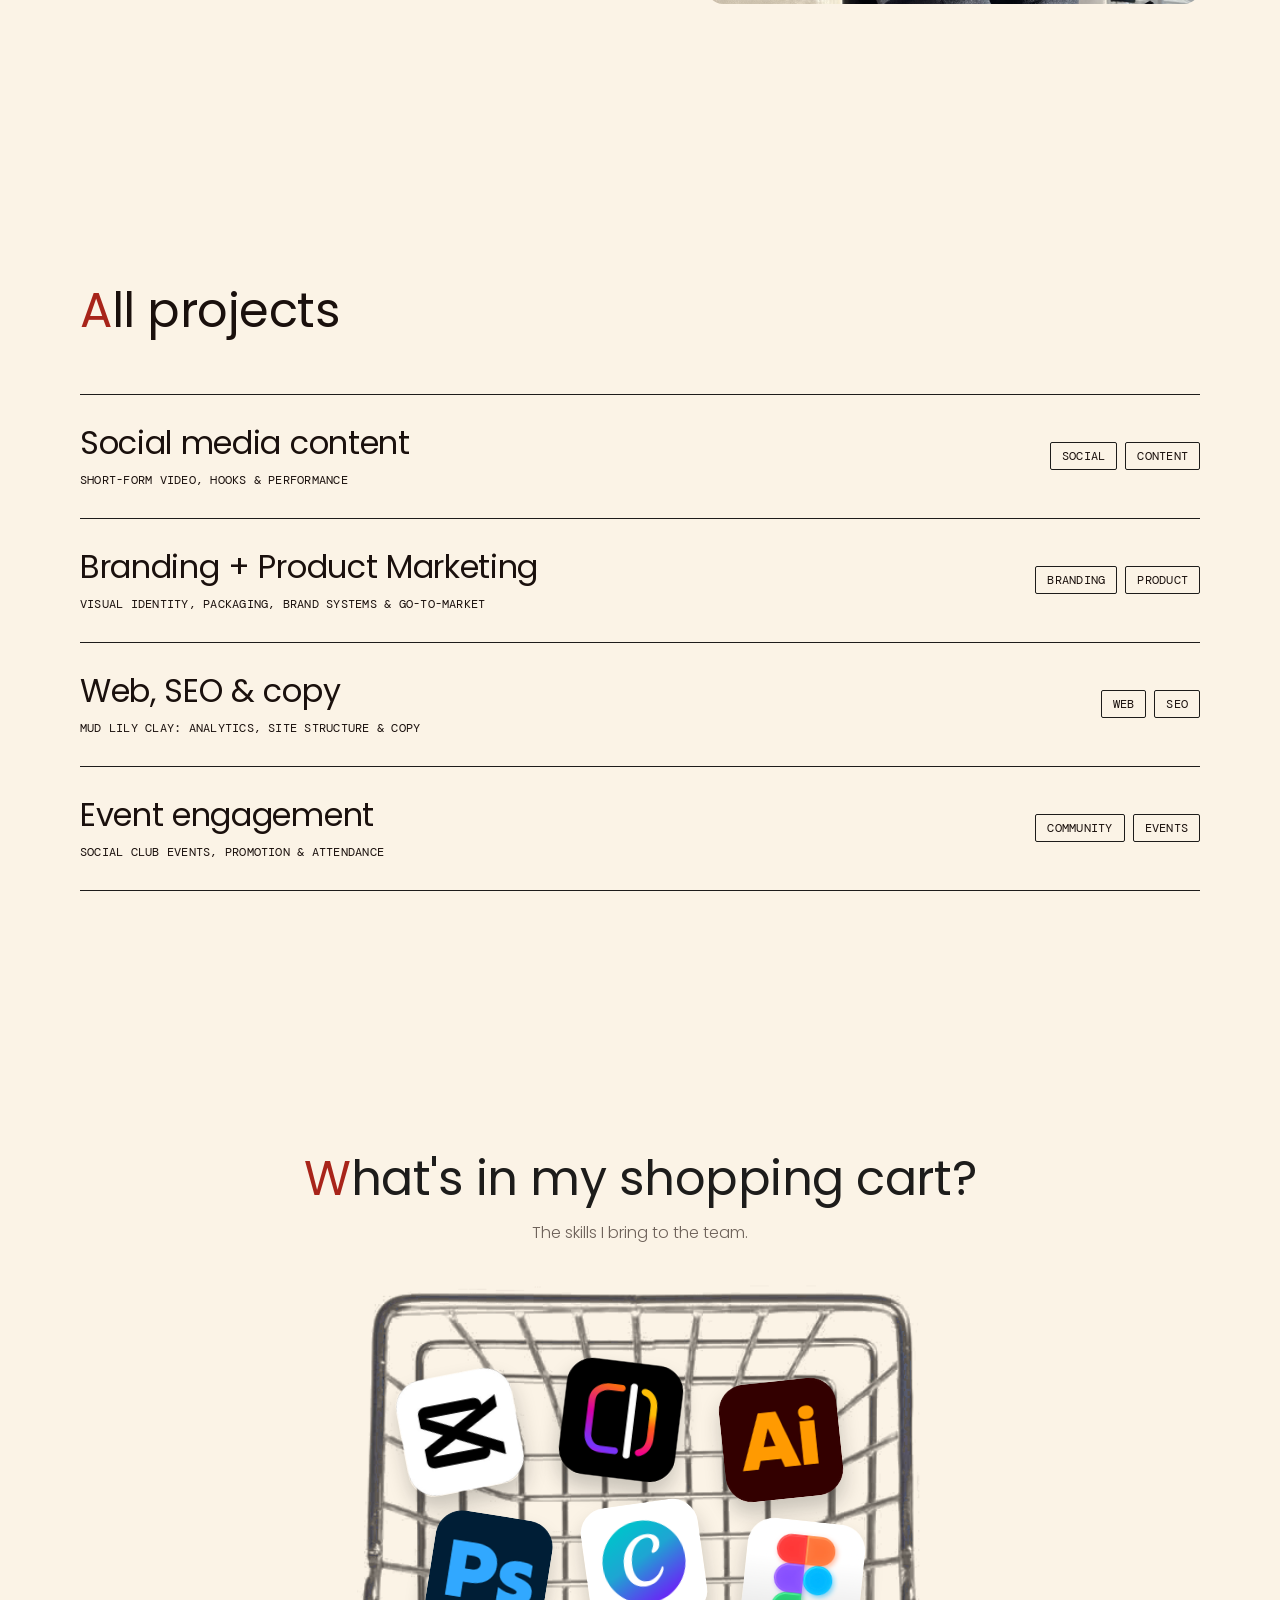
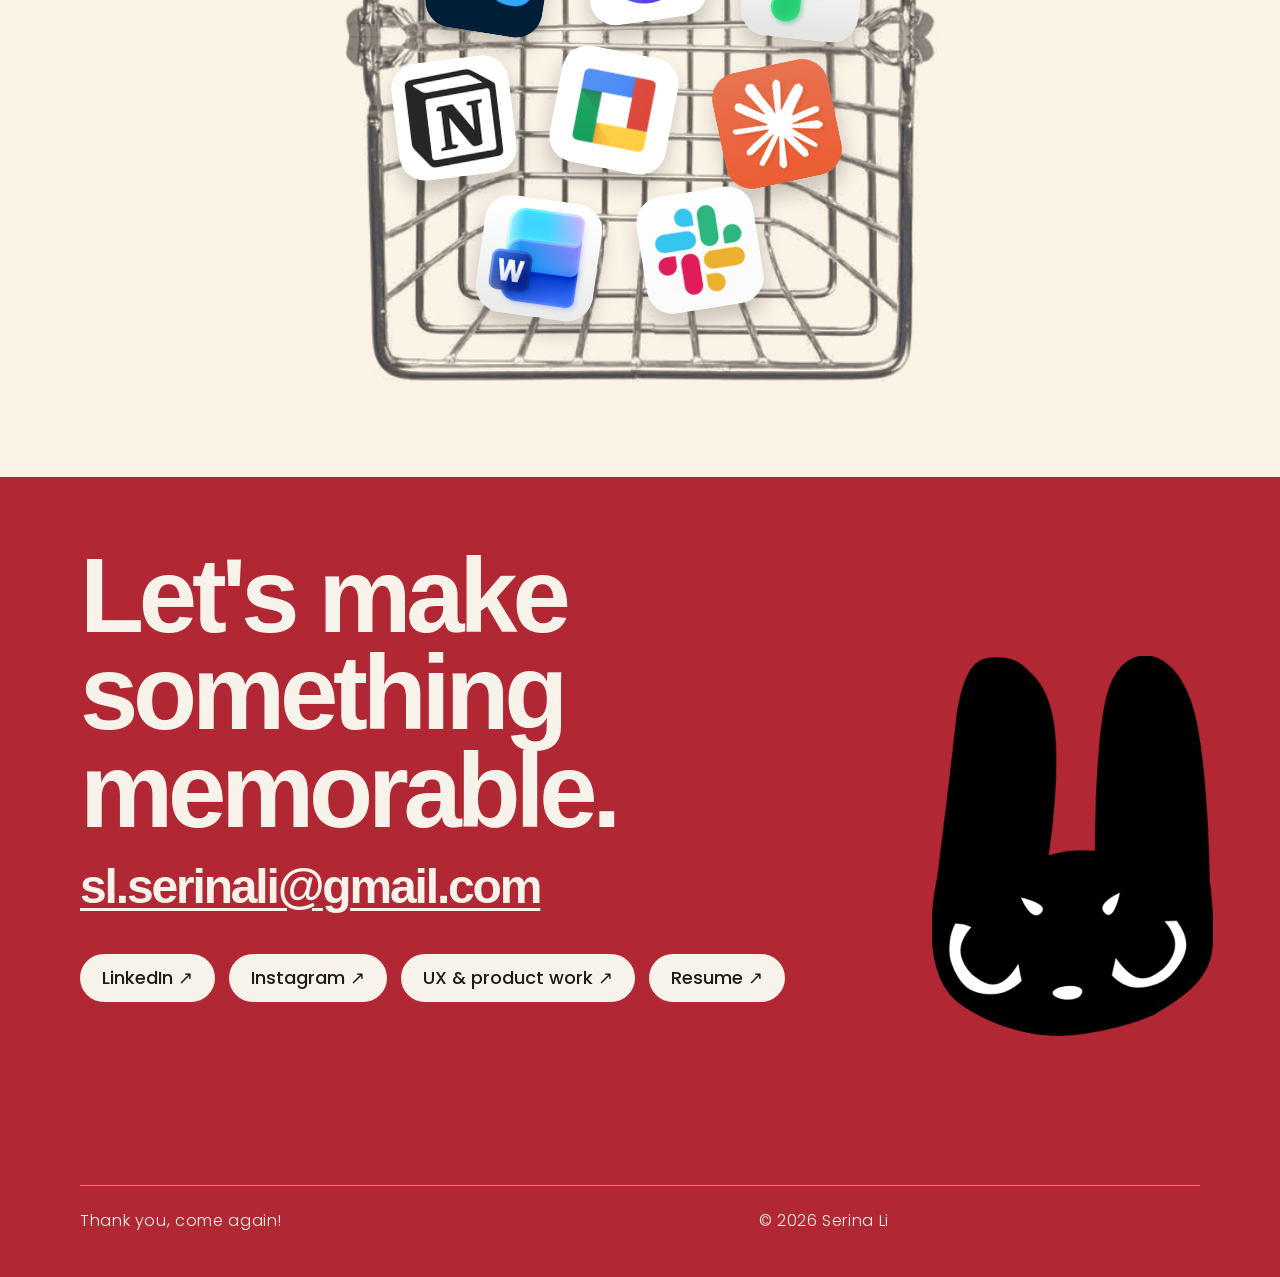
==== commit 00dbe6d2: "Make site responsive for mobile, tablet and desktop; fix Gloss Moderne vision board cards Co-Authore" ====
--- a/index.html
+++ b/index.html
@@ -1,11 +1,12 @@
-<!doctype html>
+<!DOCTYPE html>
+
 <html lang="en">
 <head>
-<meta charset="utf-8">
-<meta name="viewport" content="width=device-width, initial-scale=1">
+<meta charset="utf-8"/>
+<meta content="width=device-width, initial-scale=1" name="viewport"/>
 <title>Serina Li Portfolio</title>
-<link rel="icon" type="image/png" href="assets/favicon.png">
-<link rel="stylesheet" href="https://fonts.googleapis.com/css2?family=Poppins:wght@300;400;500&amp;family=DM+Mono:wght@400;500&amp;display=swap">
+<link href="assets/favicon.png" rel="icon" type="image/png"/>
+<link href="https://fonts.googleapis.com/css2?family=Poppins:wght@300;400;500&amp;family=DM+Mono:wght@400;500&amp;display=swap" rel="stylesheet"/>
 <style>
 body{margin:0;background:#FDFAF5}
 html{scroll-behavior:smooth}
@@ -34,24 +35,22 @@
 .reveal.revealed{opacity:1;transform:translateY(0)}
 @media (prefers-reduced-motion: reduce){.reveal{transition:none;opacity:1;transform:none}}
 </style>
+<link rel="stylesheet" href="assets/css/responsive.css">
 </head>
 <body>
-<div id="top" style="width: 1440px; height: 4572px; box-sizing: border-box; display: flex; flex-direction: column; background: #FDFAF5; color: #1A100D; font-family: 'Poppins', 'Helvetica Neue', Helvetica, Arial, sans-serif; font-weight: 300;">
-
+<div class="pg" id="top" style="width: 100%; max-width: 1440px; margin: 0 auto; box-sizing: border-box; display: flex; flex-direction: column; background: #FDFAF5; color: #1A100D; font-family: 'Poppins', 'Helvetica Neue', Helvetica, Arial, sans-serif; font-weight: 300;">
 <!-- HERO -->
-
-
 <!-- ABOUT -->
-<header style="position: relative; height: 900px; flex-shrink: 0; overflow: hidden; background: url(&quot;assets/012ee48a558e2464fd2363cdb83793f6.webp&quot;) center / cover no-repeat; color: #FBF3E6">
-<img src="assets/d49929dfbb1e584321de20b1cd1cff2a.jpg" alt="Serina Li in a graduation cap and sash, seated among library books" style="position: absolute; right: 80px; top: 0; width: 440px; height: 900px; object-fit: cover; object-position: 62% 40%; display: block;">
-<div style="position: absolute; right: 80px; top: 0; width: 440px; height: 900px; background: linear-gradient(180deg, rgba(21, 8, 7, 0) 45%, rgba(21, 8, 7, 0.72) 100%);"></div>
-<button type="button" id="menuOverlay" aria-label="Close menu" style="position: absolute; top: 0; left: 0; z-index: 99; width: 100%; height: 100%; padding: 0; border: 0; background: #1A0D0A; cursor: default; opacity: 0; visibility: hidden; transition: opacity 0.15s cubic-bezier(0.4, 0, 0.2, 1), visibility 0s linear 0.3s;"></button>
-<div id="menuPanel" style="position: absolute; top: 0; right: 0; z-index: 200; width: 504px; height: 900px; box-sizing: border-box; padding: 96px 24px 40px; background: #1A0D0A; color: #FBF3E6; display: flex; flex-direction: column; justify-content: space-between; transform: translateX(100%); visibility: hidden; transition: transform 0.3s cubic-bezier(0.4, 0, 0.2, 1), visibility 0s linear 0.3s;">
+<header class="hero" style='position: relative; height: 900px; flex-shrink: 0; overflow: hidden; background: url("assets/012ee48a558e2464fd2363cdb83793f6.webp") center / cover no-repeat; color: #FBF3E6'>
+<img alt="Serina Li in a graduation cap and sash, seated among library books" class="hero-photo" src="assets/d49929dfbb1e584321de20b1cd1cff2a.jpg" style="position: absolute; right: 80px; top: 0; width: 440px; height: 900px; object-fit: cover; object-position: 62% 40%; display: block;"/>
+<div class="hero-shade" style="position: absolute; right: 80px; top: 0; width: 440px; height: 900px; background: linear-gradient(180deg, rgba(21, 8, 7, 0) 45%, rgba(21, 8, 7, 0.72) 100%);"></div>
+<button aria-label="Close menu" class="menu-ov" id="menuOverlay" style="position: absolute; top: 0; left: 0; z-index: 99; width: 100%; height: 100%; padding: 0; border: 0; background: #1A0D0A; cursor: default; opacity: 0; visibility: hidden; transition: opacity 0.15s cubic-bezier(0.4, 0, 0.2, 1), visibility 0s linear 0.3s;" type="button"></button>
+<div class="menu-panel" id="menuPanel" style="position: absolute; top: 0; right: 0; z-index: 200; width: 504px; height: 900px; box-sizing: border-box; padding: 96px 24px 40px; background: #1A0D0A; color: #FBF3E6; display: flex; flex-direction: column; justify-content: space-between; transform: translateX(100%); visibility: hidden; transition: transform 0.3s cubic-bezier(0.4, 0, 0.2, 1), visibility 0s linear 0.3s;">
 <nav aria-label="Main menu" style="display: flex; flex-direction: column; gap: 8px;">
-<a class="menulink" href="#top" style="font-family: 'Helvetica Neue', Helvetica, Arial, sans-serif; font-weight: 500; font-size: 80px; line-height: 1.05; letter-spacing: -0.02em; text-decoration: none; color: #FBF3E6;">Home</a>
-<a class="menulink" href="#about" style="font-family: 'Helvetica Neue', Helvetica, Arial, sans-serif; font-weight: 500; font-size: 80px; line-height: 1.05; letter-spacing: -0.02em; text-decoration: none; color: #FBF3E6;">About</a>
-<a class="menulink" href="#projects" style="font-family: 'Helvetica Neue', Helvetica, Arial, sans-serif; font-weight: 500; font-size: 80px; line-height: 1.05; letter-spacing: -0.02em; text-decoration: none; color: #FBF3E6;">Projects</a>
-<a class="menulink" href="#skills" style="font-family: 'Helvetica Neue', Helvetica, Arial, sans-serif; font-weight: 500; font-size: 80px; line-height: 1.05; letter-spacing: -0.02em; text-decoration: none; color: #FBF3E6;">Skills</a>
+<a class="menulink menu-l" href="#top" style="font-family: 'Helvetica Neue', Helvetica, Arial, sans-serif; font-weight: 500; font-size: 80px; line-height: 1.05; letter-spacing: -0.02em; text-decoration: none; color: #FBF3E6; --fs: 80px">Home</a>
+<a class="menulink menu-l" href="#about" style="font-family: 'Helvetica Neue', Helvetica, Arial, sans-serif; font-weight: 500; font-size: 80px; line-height: 1.05; letter-spacing: -0.02em; text-decoration: none; color: #FBF3E6; --fs: 80px">About</a>
+<a class="menulink menu-l" href="#projects" style="font-family: 'Helvetica Neue', Helvetica, Arial, sans-serif; font-weight: 500; font-size: 80px; line-height: 1.05; letter-spacing: -0.02em; text-decoration: none; color: #FBF3E6; --fs: 80px">Projects</a>
+<a class="menulink menu-l" href="#skills" style="font-family: 'Helvetica Neue', Helvetica, Arial, sans-serif; font-weight: 500; font-size: 80px; line-height: 1.05; letter-spacing: -0.02em; text-decoration: none; color: #FBF3E6; --fs: 80px">Skills</a>
 </nav>
 <div style="display: flex; gap: 24px; font-size: 12px; font-weight: 500; letter-spacing: 0.16em; text-transform: uppercase;">
 <a class="menusocial" href="https://www.instagram.com/" style="padding: 14px 0; text-decoration: none; color: #FBF3E6;">Instagram</a>
@@ -59,111 +58,104 @@
 <a class="menusocial" href="https://serinali.work" style="padding: 14px 0; text-decoration: none; color: #FBF3E6;">UX Portfolio</a>
 </div>
 </div>
-<div style="position: relative; height: 100%; box-sizing: border-box; padding: 36px 80px 44px; display: flex; flex-direction: column;">
+<div class="heroin" style="position: relative; height: 100%; box-sizing: border-box; padding: 36px 80px 44px; display: flex; flex-direction: column;">
 <nav style="display: flex; justify-content: space-between; align-items: center;">
-<a href="#top" aria-label="Serina Li, back to top" style="justify-self: start; display: flex; align-items: center; padding: 4px 0;"><img src="assets/838f84b707a5a9f895f2e505fb25f0b1.png" alt="Serina Li logo, a bunny head" style="display: block; height: 100px; width: 75px"></a>
-<button id="menuButton" type="button" aria-label="Toggle menu" aria-expanded="false" style="position: relative; z-index: 300; width: 60px; height: 60px; padding: 0; border: 0; border-radius: 12px; background: #FBF3E6; cursor: pointer; display: flex; align-items: center; justify-content: center; transition: background-color 0.3s ease-in-out; opacity: 1">
+<a aria-label="Serina Li, back to top" href="#top" style="justify-self: start; display: flex; align-items: center; padding: 4px 0;"><img alt="Serina Li logo, a bunny head" src="assets/838f84b707a5a9f895f2e505fb25f0b1.png" style="display: block; height: 100px; width: 75px"/></a>
+<button aria-expanded="false" aria-label="Toggle menu" id="menuButton" style="position: relative; z-index: 300; width: 60px; height: 60px; padding: 0; border: 0; border-radius: 12px; background: #FBF3E6; cursor: pointer; display: flex; align-items: center; justify-content: center; transition: background-color 0.3s ease-in-out; opacity: 1" type="button">
 <span id="menuLine1" style="position: absolute; display: block; width: 32px; height: 3px; background: #A8241A; transform: translateY(-6px); transition: all 0.3s ease-in-out;"></span>
 <span id="menuLine2" style="position: absolute; display: block; width: 32px; height: 3px; background: #A8241A; transform: translateY(6px); transition: all 0.3s ease-in-out;"></span>
 </button>
 </nav>
-
 <div style="flex-grow: 1;"></div>
 <div style="display: flex; justify-content: space-between; align-items: flex-end;">
-<h1 style="margin: 0; font-family: 'Helvetica Neue', Helvetica, Arial, sans-serif; font-weight: 500; font-size: 300px; line-height: 0.82; letter-spacing: -0.03em; white-space: nowrap; color: #FBF3E6;"><span style="font-family: inherit; font-size: 1em; margin-right: -0.02em;">S</span>erina Li</h1>
-</div><div style="margin-top: 50px; display: flex; justify-content: space-between; align-items: center; opacity: 1"><div style="display: flex; flex-direction: row; align-items: flex-start; gap: 50px;">
-<div style="display: inline-flex; align-items: center; gap: 16px; padding: 14px 24px 14px 20px; border-radius: 18px; backdrop-filter: blur(12px); border-style: solid; border-width: 1px; border-color: #fbf3e6"><span style="font-size: 17px; font-weight: 400; letter-spacing: 0.02em">Digital &amp; brand marketing</span></div>
-<div style="display: inline-flex; align-items: center; gap: 16px; padding: 14px 24px 14px 20px; border-radius: 18px; backdrop-filter: blur(12px); border-style: solid; border-width: 1px; border-color: #fbf3e6"><span style="font-size: 17px; font-weight: 400; letter-spacing: 0.02em">Content creation</span></div>
-<div style="display: inline-flex; align-items: center; gap: 16px; padding: 14px 24px 14px 20px; border-radius: 18px; backdrop-filter: blur(12px); border-style: solid; border-width: 1px; border-color: #fbf3e6"><span style="font-size: 17px; font-weight: 400; letter-spacing: 0.02em">Creative marketing</span></div>
+<h1 class="hero-h1" style="margin: 0; font-family: 'Helvetica Neue', Helvetica, Arial, sans-serif; font-weight: 500; font-size: 300px; line-height: 0.82; letter-spacing: -0.03em; white-space: nowrap; color: #FBF3E6;"><span style="font-family: inherit; font-size: 1em; margin-right: -0.02em;">S</span>erina Li</h1>
+</div><div class="hero-bottom" style="margin-top: 50px; display: flex; justify-content: space-between; align-items: center; opacity: 1"><div class="pills" style="display: flex; flex-direction: row; align-items: flex-start; gap: 50px;">
+<div class="pill" style="display: inline-flex; align-items: center; gap: 16px; padding: 14px 24px 14px 20px; border-radius: 18px; backdrop-filter: blur(12px); border-style: solid; border-width: 1px; border-color: #fbf3e6"><span style="font-size: 17px; font-weight: 400; letter-spacing: 0.02em">Digital &amp; brand marketing</span></div>
+<div class="pill" style="display: inline-flex; align-items: center; gap: 16px; padding: 14px 24px 14px 20px; border-radius: 18px; backdrop-filter: blur(12px); border-style: solid; border-width: 1px; border-color: #fbf3e6"><span style="font-size: 17px; font-weight: 400; letter-spacing: 0.02em">Content creation</span></div>
+<div class="pill" style="display: inline-flex; align-items: center; gap: 16px; padding: 14px 24px 14px 20px; border-radius: 18px; backdrop-filter: blur(12px); border-style: solid; border-width: 1px; border-color: #fbf3e6"><span style="font-size: 17px; font-weight: 400; letter-spacing: 0.02em">Creative marketing</span></div>
 </div>
-<div style="text-align: right; font-size: 13px; font-weight: 500; letter-spacing: 0.18em; text-transform: uppercase; line-height: 1.8;">Marketing portfolio<br>2026</div>
+<div class="hero-meta" style="text-align: right; font-size: 13px; font-weight: 500; letter-spacing: 0.18em; text-transform: uppercase; line-height: 1.8;">Marketing portfolio<br/>2026</div>
 </div>
 </div>
 </header>
-
 <!-- PROJECTS -->
-<section id="about" style="height: 944px; flex-shrink: 0; box-sizing: border-box; padding: 140px 80px; display: flex; flex-direction: column; align-items: center; justify-content: space-between; background-color: #fbf3e6">
-<h2 class="reveal" style="margin: 0; max-width: 800px; text-align: center; font-family: 'Poppins', 'Helvetica Neue', Helvetica, Arial, sans-serif; font-weight: 400; font-size: 48px; line-height: 1.12; letter-spacing: -0.01em; text-wrap: balance; width: 903px"><span style="font-family: inherit; font-size: 1em; color: rgb(168, 36, 26)">H</span>i, I'm Serina! A curious creative with a passion for connecting people across platforms.</h2>
-<div style="width: 100%; box-sizing: border-box; padding: 0 68px; display: flex; justify-content: space-between; align-items: center; gap: 64px;">
-<div class="reveal" style="width: 500px; flex-shrink: 0; display: flex; flex-direction: column; gap: 22px;">
+<section class="s-about" id="about" style="min-height: 944px; flex-shrink: 0; box-sizing: border-box; padding: 140px 80px; display: flex; flex-direction: column; align-items: center; justify-content: space-between; background-color: #fbf3e6">
+<h2 class="reveal s-h2" style="margin: 0; max-width: 800px; text-align: center; font-family: 'Poppins', 'Helvetica Neue', Helvetica, Arial, sans-serif; font-weight: 400; font-size: 48px; line-height: 1.12; letter-spacing: -0.01em; text-wrap: balance; width: 903px; --fs: 48px"><span style="font-family: inherit; font-size: 1em; color: rgb(168, 36, 26)">H</span>i, I'm Serina! A curious creative with a passion for connecting people across platforms.</h2>
+<div class="about-row" style="width: 100%; box-sizing: border-box; padding: 0 68px; display: flex; justify-content: space-between; align-items: center; gap: 64px;">
+<div class="reveal about-text" style="width: 500px; flex-shrink: 0; display: flex; flex-direction: column; gap: 22px;">
 <p style="margin: 0; font-size: 20px; line-height: 1.6; color: #1A100D; text-wrap: pretty;">As a recent UC San Diego grad in Cognitive Science, I pair design thinking with an eye for what people actually watch, share, and remember.</p>
 <p style="margin: 0; font-size: 16px; line-height: 1.65; color: #6E625A; text-wrap: pretty;">I'm looking for a marketing role in the digital, branding, and creative atmosphere where I can turn ideas into content, learn from a great team, and help a brand find its voice.</p>
-<a href="#projects" style="align-self: flex-start; display: inline-flex; align-items: center; gap: 12px; margin-top: 10px; padding: 12px 0; text-decoration: none; color: #1A100D; font-size: 13px; font-weight: 500; letter-spacing: 0.14em; text-transform: uppercase"><span>SCROLL DOWN TO SEE MY WORK</span><svg class="scrollarrow" width="18" height="18" viewBox="0 0 24 24" fill="none" stroke="#A8241A" stroke-width="2" stroke-linecap="round" stroke-linejoin="round" aria-hidden="true"><path d="M12 4v16"></path><path d="M5 13l7 7 7-7"></path></svg></a>
+<a href="#projects" style="align-self: flex-start; display: inline-flex; align-items: center; gap: 12px; margin-top: 10px; padding: 12px 0; text-decoration: none; color: #1A100D; font-size: 13px; font-weight: 500; letter-spacing: 0.14em; text-transform: uppercase"><span>SCROLL DOWN TO SEE MY WORK</span><svg aria-hidden="true" class="scrollarrow" fill="none" height="18" stroke="#A8241A" stroke-linecap="round" stroke-linejoin="round" stroke-width="2" viewbox="0 0 24 24" width="18"><path d="M12 4v16"></path><path d="M5 13l7 7 7-7"></path></svg></a>
 </div>
-<img class="reveal" src="assets/ea4e1e98ab443cfdf9b8417f3a43e05c.jpg" alt="Serina Li smiling in a bright, sunlit cafe" style="width: 560px; height: 420px; flex-shrink: 0; border-radius: 16px; object-fit: cover; object-position: 50% 50.5304%; display: block; transition-delay: .12s">
+<img alt="Serina Li smiling in a bright, sunlit cafe" class="reveal about-img" src="assets/ea4e1e98ab443cfdf9b8417f3a43e05c.jpg" style="width: 560px; height: 420px; flex-shrink: 0; border-radius: 16px; object-fit: cover; object-position: 50% 50.5304%; display: block; transition-delay: .12s"/>
 </div>
-</section><section id="projects" style="height: 888px; flex-shrink: 0; box-sizing: border-box; padding: 140px 80px; display: flex; flex-direction: column; gap: 56px; background-color: #fbf3e6">
-<h2 class="reveal" style="margin: 0; text-align: left; font-family: 'Poppins', 'Helvetica Neue', Helvetica, Arial, sans-serif; font-weight: 400; font-size: 48px; line-height: 1.12; letter-spacing: -0.01em"><span style="font-family: inherit; font-size: 1em; color: #A8241A;">A</span>ll projects</h2>
+</section><section class="s-projects" id="projects" style="min-height: 888px; flex-shrink: 0; box-sizing: border-box; padding: 140px 80px; display: flex; flex-direction: column; gap: 56px; background-color: #fbf3e6">
+<h2 class="reveal s-h2" style="margin: 0; text-align: left; font-family: 'Poppins', 'Helvetica Neue', Helvetica, Arial, sans-serif; font-weight: 400; font-size: 48px; line-height: 1.12; letter-spacing: -0.01em; --fs: 48px"><span style="font-family: inherit; font-size: 1em; color: #A8241A;">A</span>ll projects</h2>
 <div id="worklist" style="position: relative; display: flex; flex-direction: column; border-bottom: 1px solid #1D1C1B;">
-<a class="reveal" href="project1.html" data-row="0" style="position: relative; z-index: 1; overflow: hidden; display: flex; height: 124px; box-sizing: border-box; border-top: 1px solid #1D1C1B; justify-content: space-between; align-items: center; text-decoration: none; color: #1A100D; transition-delay: 0s">
+<a class="reveal wrow" data-row="0" href="project1.html" style="position: relative; z-index: 1; overflow: hidden; display: flex; height: 124px; box-sizing: border-box; border-top: 1px solid #1D1C1B; justify-content: space-between; align-items: center; text-decoration: none; color: #1A100D; transition-delay: 0s">
 <div class="workfill" data-row="0" style="position: absolute; top: 0; left: 0; z-index: 0; width: 100%; height: 100%; background: #FFAE99; pointer-events: none; transform: translateY(-101%);"></div>
-<div data-row="0" style="position: relative; z-index: 1; display: flex; flex-direction: column; gap: 10px; transform: translateX(0px); transition: transform 0.3s ease-out;"><h3 style="margin: 0; font-family: 'Poppins', 'Helvetica Neue', Helvetica, Arial, sans-serif; font-weight: 400; font-size: 32px; line-height: 1.15; letter-spacing: -0.01em;">Social media content</h3><span style="font-family: 'DM Mono', ui-monospace, Menlo, monospace; font-weight: 400; font-size: 12px; letter-spacing: 0.02em; text-transform: uppercase;">Short-form video, hooks &amp; performance</span></div>
+<div data-row="0" style="position: relative; z-index: 1; display: flex; flex-direction: column; gap: 10px; transform: translateX(0px); transition: transform 0.3s ease-out;"><h3 class="wrow-t" style="margin: 0; font-family: 'Poppins', 'Helvetica Neue', Helvetica, Arial, sans-serif; font-weight: 400; font-size: 32px; line-height: 1.15; letter-spacing: -0.01em; --fs: 32px">Social media content</h3><span style="font-family: 'DM Mono', ui-monospace, Menlo, monospace; font-weight: 400; font-size: 12px; letter-spacing: 0.02em; text-transform: uppercase;">Short-form video, hooks &amp; performance</span></div>
 <div style="position: relative; z-index: 1; display: flex; gap: 8px; align-items: center;"><span style="border: 1px solid #1D1C1B; padding: 7px 11px; border-radius: 2px; font-family: 'DM Mono', ui-monospace, Menlo, monospace; font-weight: 400; font-size: 12px; line-height: 1; letter-spacing: 0.02em; text-transform: uppercase;">social</span><span style="border: 1px solid #1D1C1B; padding: 7px 11px; border-radius: 2px; font-family: 'DM Mono', ui-monospace, Menlo, monospace; font-weight: 400; font-size: 12px; line-height: 1; letter-spacing: 0.02em; text-transform: uppercase;">content</span></div>
 </a>
-<a class="reveal" href="project2.html" data-row="1" style="position: relative; z-index: 1; overflow: hidden; display: flex; height: 124px; box-sizing: border-box; border-top: 1px solid #1D1C1B; justify-content: space-between; align-items: center; text-decoration: none; color: #1A100D; transition-delay: .08s">
+<a class="reveal wrow" data-row="1" href="project2.html" style="position: relative; z-index: 1; overflow: hidden; display: flex; height: 124px; box-sizing: border-box; border-top: 1px solid #1D1C1B; justify-content: space-between; align-items: center; text-decoration: none; color: #1A100D; transition-delay: .08s">
 <div class="workfill" data-row="1" style="position: absolute; top: 0; left: 0; z-index: 0; width: 100%; height: 100%; background: #FFAE99; pointer-events: none; transform: translateY(-101%);"></div>
-<div data-row="1" style="position: relative; z-index: 1; display: flex; flex-direction: column; gap: 10px; transform: translateX(0px); transition: transform 0.3s ease-out;"><h3 style="margin: 0; font-family: 'Poppins', 'Helvetica Neue', Helvetica, Arial, sans-serif; font-weight: 400; font-size: 32px; line-height: 1.15; letter-spacing: -0.01em;">Branding + Product Marketing</h3><span style="font-family: 'DM Mono', ui-monospace, Menlo, monospace; font-weight: 400; font-size: 12px; letter-spacing: 0.02em; text-transform: uppercase;">Visual identity, packaging, brand systems &amp; go-to-market</span></div>
+<div data-row="1" style="position: relative; z-index: 1; display: flex; flex-direction: column; gap: 10px; transform: translateX(0px); transition: transform 0.3s ease-out;"><h3 class="wrow-t" style="margin: 0; font-family: 'Poppins', 'Helvetica Neue', Helvetica, Arial, sans-serif; font-weight: 400; font-size: 32px; line-height: 1.15; letter-spacing: -0.01em; --fs: 32px">Branding + Product Marketing</h3><span style="font-family: 'DM Mono', ui-monospace, Menlo, monospace; font-weight: 400; font-size: 12px; letter-spacing: 0.02em; text-transform: uppercase;">Visual identity, packaging, brand systems &amp; go-to-market</span></div>
 <div style="position: relative; z-index: 1; display: flex; gap: 8px; align-items: center;"><span style="border: 1px solid #1D1C1B; padding: 7px 11px; border-radius: 2px; font-family: 'DM Mono', ui-monospace, Menlo, monospace; font-weight: 400; font-size: 12px; line-height: 1; letter-spacing: 0.02em; text-transform: uppercase;">branding</span><span style="border: 1px solid #1D1C1B; padding: 7px 11px; border-radius: 2px; font-family: 'DM Mono', ui-monospace, Menlo, monospace; font-weight: 400; font-size: 12px; line-height: 1; letter-spacing: 0.02em; text-transform: uppercase;">product</span></div>
 </a>
-<a class="reveal" href="project3.html" data-row="2" style="position: relative; z-index: 1; overflow: hidden; display: flex; height: 124px; box-sizing: border-box; border-top: 1px solid #1D1C1B; justify-content: space-between; align-items: center; text-decoration: none; color: #1A100D; transition-delay: .16s">
+<a class="reveal wrow" data-row="2" href="project3.html" style="position: relative; z-index: 1; overflow: hidden; display: flex; height: 124px; box-sizing: border-box; border-top: 1px solid #1D1C1B; justify-content: space-between; align-items: center; text-decoration: none; color: #1A100D; transition-delay: .16s">
 <div class="workfill" data-row="2" style="position: absolute; top: 0; left: 0; z-index: 0; width: 100%; height: 100%; background: #FFAE99; pointer-events: none; transform: translateY(-101%);"></div>
-<div data-row="2" style="position: relative; z-index: 1; display: flex; flex-direction: column; gap: 10px; transform: translateX(0px); transition: transform 0.3s ease-out;"><h3 style="margin: 0; font-family: 'Poppins', 'Helvetica Neue', Helvetica, Arial, sans-serif; font-weight: 400; font-size: 32px; line-height: 1.15; letter-spacing: -0.01em;">Web, SEO &amp; copy</h3><span style="font-family: 'DM Mono', ui-monospace, Menlo, monospace; font-weight: 400; font-size: 12px; letter-spacing: 0.02em; text-transform: uppercase;">Mud Lily Clay: analytics, site structure &amp; copy</span></div>
+<div data-row="2" style="position: relative; z-index: 1; display: flex; flex-direction: column; gap: 10px; transform: translateX(0px); transition: transform 0.3s ease-out;"><h3 class="wrow-t" style="margin: 0; font-family: 'Poppins', 'Helvetica Neue', Helvetica, Arial, sans-serif; font-weight: 400; font-size: 32px; line-height: 1.15; letter-spacing: -0.01em; --fs: 32px">Web, SEO &amp; copy</h3><span style="font-family: 'DM Mono', ui-monospace, Menlo, monospace; font-weight: 400; font-size: 12px; letter-spacing: 0.02em; text-transform: uppercase;">Mud Lily Clay: analytics, site structure &amp; copy</span></div>
 <div style="position: relative; z-index: 1; display: flex; gap: 8px; align-items: center;"><span style="border: 1px solid #1D1C1B; padding: 7px 11px; border-radius: 2px; font-family: 'DM Mono', ui-monospace, Menlo, monospace; font-weight: 400; font-size: 12px; line-height: 1; letter-spacing: 0.02em; text-transform: uppercase;">web</span><span style="border: 1px solid #1D1C1B; padding: 7px 11px; border-radius: 2px; font-family: 'DM Mono', ui-monospace, Menlo, monospace; font-weight: 400; font-size: 12px; line-height: 1; letter-spacing: 0.02em; text-transform: uppercase;">seo</span></div>
 </a>
-<a class="reveal" href="project4.html" data-row="3" style="position: relative; z-index: 1; overflow: hidden; display: flex; height: 124px; box-sizing: border-box; border-top: 1px solid #1D1C1B; justify-content: space-between; align-items: center; text-decoration: none; color: #1A100D; transition-delay: .24s">
+<a class="reveal wrow" data-row="3" href="project4.html" style="position: relative; z-index: 1; overflow: hidden; display: flex; height: 124px; box-sizing: border-box; border-top: 1px solid #1D1C1B; justify-content: space-between; align-items: center; text-decoration: none; color: #1A100D; transition-delay: .24s">
 <div class="workfill" data-row="3" style="position: absolute; top: 0; left: 0; z-index: 0; width: 100%; height: 100%; background: #FFAE99; pointer-events: none; transform: translateY(-101%);"></div>
-<div data-row="3" style="position: relative; z-index: 1; display: flex; flex-direction: column; gap: 10px; transform: translateX(0px); transition: transform 0.3s ease-out;"><h3 style="margin: 0; font-family: 'Poppins', 'Helvetica Neue', Helvetica, Arial, sans-serif; font-weight: 400; font-size: 32px; line-height: 1.15; letter-spacing: -0.01em;">Event engagement</h3><span style="font-family: 'DM Mono', ui-monospace, Menlo, monospace; font-weight: 400; font-size: 12px; letter-spacing: 0.02em; text-transform: uppercase;">SOCIAL CLUB EVENTS, PROMOTION &amp; ATTENDANCE</span></div>
+<div data-row="3" style="position: relative; z-index: 1; display: flex; flex-direction: column; gap: 10px; transform: translateX(0px); transition: transform 0.3s ease-out;"><h3 class="wrow-t" style="margin: 0; font-family: 'Poppins', 'Helvetica Neue', Helvetica, Arial, sans-serif; font-weight: 400; font-size: 32px; line-height: 1.15; letter-spacing: -0.01em; --fs: 32px">Event engagement</h3><span style="font-family: 'DM Mono', ui-monospace, Menlo, monospace; font-weight: 400; font-size: 12px; letter-spacing: 0.02em; text-transform: uppercase;">SOCIAL CLUB EVENTS, PROMOTION &amp; ATTENDANCE</span></div>
 <div style="position: relative; z-index: 1; display: flex; gap: 8px; align-items: center;"><span style="border: 1px solid #1D1C1B; padding: 7px 11px; border-radius: 2px; font-family: 'DM Mono', ui-monospace, Menlo, monospace; font-weight: 400; font-size: 12px; line-height: 1; letter-spacing: 0.02em; text-transform: uppercase;">community</span><span style="border: 1px solid #1D1C1B; padding: 7px 11px; border-radius: 2px; font-family: 'DM Mono', ui-monospace, Menlo, monospace; font-weight: 400; font-size: 12px; line-height: 1; letter-spacing: 0.02em; text-transform: uppercase;">events</span></div>
 </a>
-<div id="thumb0" style="position: absolute; left: 700px; top: -63px; z-index: 5; width: 380px; height: 250px; box-sizing: border-box; padding: 0; border-radius: 6px; background: #F6F2EB; overflow: hidden; color: #FBF3E6; display: flex; align-items: flex-end; pointer-events: none; font-family: 'DM Mono', ui-monospace, Menlo, monospace; font-size: 11px; letter-spacing: 0.06em; text-transform: uppercase; opacity: 0; transform: translate(0px, 0px); will-change: transform; transition: transform 0.6s cubic-bezier(0.22, 1, 0.36, 1), opacity 0.3s ease-out;"><img src="assets/cba705ae6688976ec3b40a85c9b44e01.jpg" alt="Grid of six Instagram Reels: day-in-my-life San Francisco, 9 days in Taiwan, Chicago night out, and more" style="position: absolute; left: 0; top: 0; width: 100%; height: 100%; object-fit: contain; object-position: 50% 50%; display: block;"></div>
-<div id="thumb1" style="position: absolute; left: 700px; top: 61px; z-index: 5; width: 380px; height: 250px; box-sizing: border-box; padding: 0; border-radius: 6px; background: #B9825A; overflow: hidden; color: #FBF3E6; display: flex; align-items: flex-end; pointer-events: none; font-family: 'DM Mono', ui-monospace, Menlo, monospace; font-size: 11px; letter-spacing: 0.06em; text-transform: uppercase; opacity: 0; transform: translate(0px, 0px); will-change: transform; transition: transform 0.6s cubic-bezier(0.22, 1, 0.36, 1), opacity 0.3s ease-out;"><img src="assets/3cc02b9ddcca9aacbe42ff534014a459.jpg" alt="Seaweed supplement bottle mockup" style="position: absolute; left: 0; top: 0; width: 100%; height: 100%; object-fit: cover; object-position: 50% 50%; display: block;"></div>
-<div id="thumb2" style="position: absolute; left: 700px; top: 185px; z-index: 5; width: 380px; height: 250px; box-sizing: border-box; padding: 0; border-radius: 6px; background: #F4EFE6; overflow: hidden; color: #FBF3E6; display: flex; align-items: flex-end; pointer-events: none; font-family: 'DM Mono', ui-monospace, Menlo, monospace; font-size: 11px; letter-spacing: 0.06em; text-transform: uppercase; opacity: 0; transform: translate(0px, 0px); will-change: transform; transition: transform 0.6s cubic-bezier(0.22, 1, 0.36, 1), opacity 0.3s ease-out;"><img src="assets/b44d9c470ccd1fe5098cd1a779c7a6dc.jpg" alt="Mud Lily Clay homepage before and after" style="position: absolute; left: 0; top: 0; width: 100%; height: 100%; object-fit: cover; object-position: 50% 0%; display: block;"></div>
-<div id="thumb3" style="position: absolute; left: 700px; top: 309px; z-index: 5; width: 380px; height: 250px; box-sizing: border-box; padding: 0; border-radius: 6px; background: #4A1610; overflow: hidden; color: #FBF3E6; display: flex; align-items: flex-end; pointer-events: none; font-family: 'DM Mono', ui-monospace, Menlo, monospace; font-size: 11px; letter-spacing: 0.06em; text-transform: uppercase; opacity: 0; transform: translate(0px, 0px); will-change: transform; transition: transform 0.6s cubic-bezier(0.22, 1, 0.36, 1), opacity 0.3s ease-out;"><img src="assets/cec131238fb4672390869ff1b650ae39.png" alt="Community Sessions event flyer, Cornerstone Consulting Club at UCSD" style="position: absolute; left: 0; top: 0; width: 100%; height: 100%; object-fit: cover; object-position: 50% 50%; display: block;"></div>
+<div class="thumb" id="thumb0" style="position: absolute; left: 54.6875%; top: -63px; z-index: 5; width: 380px; height: 250px; box-sizing: border-box; padding: 0; border-radius: 6px; background: #F6F2EB; overflow: hidden; color: #FBF3E6; display: flex; align-items: flex-end; pointer-events: none; font-family: 'DM Mono', ui-monospace, Menlo, monospace; font-size: 11px; letter-spacing: 0.06em; text-transform: uppercase; opacity: 0; transform: translate(0px, 0px); will-change: transform; transition: transform 0.6s cubic-bezier(0.22, 1, 0.36, 1), opacity 0.3s ease-out;"><img alt="Grid of six Instagram Reels: day-in-my-life San Francisco, 9 days in Taiwan, Chicago night out, and more" src="assets/cba705ae6688976ec3b40a85c9b44e01.jpg" style="position: absolute; left: 0; top: 0; width: 100%; height: 100%; object-fit: contain; object-position: 50% 50%; display: block;"/></div>
+<div class="thumb" id="thumb1" style="position: absolute; left: 54.6875%; top: 61px; z-index: 5; width: 380px; height: 250px; box-sizing: border-box; padding: 0; border-radius: 6px; background: #B9825A; overflow: hidden; color: #FBF3E6; display: flex; align-items: flex-end; pointer-events: none; font-family: 'DM Mono', ui-monospace, Menlo, monospace; font-size: 11px; letter-spacing: 0.06em; text-transform: uppercase; opacity: 0; transform: translate(0px, 0px); will-change: transform; transition: transform 0.6s cubic-bezier(0.22, 1, 0.36, 1), opacity 0.3s ease-out;"><img alt="Seaweed supplement bottle mockup" src="assets/3cc02b9ddcca9aacbe42ff534014a459.jpg" style="position: absolute; left: 0; top: 0; width: 100%; height: 100%; object-fit: cover; object-position: 50% 50%; display: block;"/></div>
+<div class="thumb" id="thumb2" style="position: absolute; left: 54.6875%; top: 185px; z-index: 5; width: 380px; height: 250px; box-sizing: border-box; padding: 0; border-radius: 6px; background: #F4EFE6; overflow: hidden; color: #FBF3E6; display: flex; align-items: flex-end; pointer-events: none; font-family: 'DM Mono', ui-monospace, Menlo, monospace; font-size: 11px; letter-spacing: 0.06em; text-transform: uppercase; opacity: 0; transform: translate(0px, 0px); will-change: transform; transition: transform 0.6s cubic-bezier(0.22, 1, 0.36, 1), opacity 0.3s ease-out;"><img alt="Mud Lily Clay homepage before and after" src="assets/b44d9c470ccd1fe5098cd1a779c7a6dc.jpg" style="position: absolute; left: 0; top: 0; width: 100%; height: 100%; object-fit: cover; object-position: 50% 0%; display: block;"/></div>
+<div class="thumb" id="thumb3" style="position: absolute; left: 54.6875%; top: 309px; z-index: 5; width: 380px; height: 250px; box-sizing: border-box; padding: 0; border-radius: 6px; background: #4A1610; overflow: hidden; color: #FBF3E6; display: flex; align-items: flex-end; pointer-events: none; font-family: 'DM Mono', ui-monospace, Menlo, monospace; font-size: 11px; letter-spacing: 0.06em; text-transform: uppercase; opacity: 0; transform: translate(0px, 0px); will-change: transform; transition: transform 0.6s cubic-bezier(0.22, 1, 0.36, 1), opacity 0.3s ease-out;"><img alt="Community Sessions event flyer, Cornerstone Consulting Club at UCSD" src="assets/cec131238fb4672390869ff1b650ae39.png" style="position: absolute; left: 0; top: 0; width: 100%; height: 100%; object-fit: cover; object-position: 50% 50%; display: block;"/></div>
 </div>
 </section>
-
 <!-- SKILLS -->
-<section id="skills" style="height: 1040px; flex-shrink: 0; box-sizing: border-box; padding: 120px 80px 80px; background-color: #fbf3e6; color: #1D1C1B; display: flex; flex-direction: column; align-items: center; justify-content: flex-start; gap: 32px;">
+<section class="s-skills" id="skills" style="min-height: 1040px; flex-shrink: 0; box-sizing: border-box; padding: 120px 80px 80px; background-color: #fbf3e6; color: #1D1C1B; display: flex; flex-direction: column; align-items: center; justify-content: flex-start; gap: 32px;">
 <div style="width: 100%; flex-shrink: 0; display: flex; flex-direction: column; align-items: center; gap: 40px; justify-content: center">
 <div class="reveal" style="display: flex; flex-direction: column; align-items: center; gap: 14px; text-align: center; justify-content: flex-start">
-<h2 style="margin: 0; font-family: 'Poppins', 'Helvetica Neue', Helvetica, Arial, sans-serif; font-weight: 400; font-size: 48px; line-height: 1.12; letter-spacing: -0.01em;"><span style="font-family: inherit; font-size: 1em; color: rgb(168, 36, 26)">W</span>hat's in my shopping cart?</h2>
+<h2 class="s-h2" style="margin: 0; font-family: 'Poppins', 'Helvetica Neue', Helvetica, Arial, sans-serif; font-weight: 400; font-size: 48px; line-height: 1.12; letter-spacing: -0.01em; --fs: 48px"><span style="font-family: inherit; font-size: 1em; color: rgb(168, 36, 26)">W</span>hat's in my shopping cart?</h2>
 <div style="font-size: 16px; color: #6E625A;">The skills I bring to the team.</div>
 </div>
-
 </div>
-<div id="cart" class="" style="position: relative; width: 621px; height: 720px; flex-shrink: 0;">
-<img src="assets/04f26e0806eddbf1fadc6e3cc5ef4c2e.png" alt="" style="position: absolute; left: 0; top: 0; width: 621px; height: 720px; z-index: 1; pointer-events: none;">
-<img class="apptile" src="assets/bf406ab140b374eaf30fb40649f10f91.png" alt="CapCut" style="--d: 1.14s; --r: -11deg; position: absolute; left: 72px; top: 96px; z-index: 2; width: 118px; height: 118px; border-radius: 26px; box-shadow: 0 12px 20px rgba(29, 28, 27, 0.22);">
-<img class="apptile" src="assets/366263a8b97de6863f50e76f79e6a056.png" alt="Instagram Edits" style="--d: 1.27s; --r: 7deg; position: absolute; left: 232px; top: 84px; z-index: 3; width: 118px; height: 118px; border-radius: 26px; box-shadow: 0 12px 20px rgba(29, 28, 27, 0.22);">
-<img class="apptile" src="assets/7544809ebeadf2437ed88348fe911631.png" alt="Illustrator" style="--d: 1.4s; --r: -6deg; position: absolute; left: 392px; top: 104px; z-index: 4; width: 118px; height: 118px; border-radius: 26px; box-shadow: 0 12px 20px rgba(29, 28, 27, 0.22);">
-<img class="apptile" src="assets/59b3ef86f013b3972dfe9b787eff52a0.png" alt="Photoshop" style="--d: 0.75s; --r: 9deg; position: absolute; left: 100px; top: 238px; z-index: 5; width: 118px; height: 118px; border-radius: 26px; box-shadow: 0 12px 20px rgba(29, 28, 27, 0.22);">
-<img class="apptile" src="assets/adf738d230b4fa8a1711a1744f22cb10.png" alt="Canva" style="--d: 0.88s; --r: -8deg; position: absolute; left: 256px; top: 226px; z-index: 6; width: 118px; height: 118px; border-radius: 26px; box-shadow: 0 12px 20px rgba(29, 28, 27, 0.22);">
-<img class="apptile" src="assets/5d86c8bd6f640c18443fd5991ca1c5f6.png" alt="Figma" style="--d: 1.01s; --r: 6deg; position: absolute; left: 414px; top: 244px; z-index: 7; width: 118px; height: 118px; border-radius: 26px; box-shadow: 0 12px 20px rgba(29, 28, 27, 0.22);">
-<img class="apptile" src="assets/ffc6582f78e3ddb8b21d675e421ad6b7.png" alt="Notion" style="--d: 0.36s; --r: -7deg; position: absolute; left: 66px; top: 382px; z-index: 8; width: 118px; height: 118px; border-radius: 26px; box-shadow: 0 12px 20px rgba(29, 28, 27, 0.22);">
-<img class="apptile" src="assets/5f39ed866dd55e2bc8cd7c0dea546668.png" alt="Google Workspace" style="--d: 0.49s; --r: 11deg; position: absolute; left: 226px; top: 374px; z-index: 9; width: 118px; height: 118px; border-radius: 26px; box-shadow: 0 12px 20px rgba(29, 28, 27, 0.22);">
-<img class="apptile" src="assets/7781098f6410b48b2a3d47d45d459511.png" alt="Claude" style="--d: 0.62s; --r: -12deg; position: absolute; left: 388px; top: 388px; z-index: 10; width: 118px; height: 118px; border-radius: 26px; box-shadow: 0 12px 20px rgba(29, 28, 27, 0.22);">
-<img class="apptile" src="assets/29abd300e9faaf9ba45008fe41001636.png" alt="Microsoft Word" style="--d: 0.1s; --r: 8deg; position: absolute; left: 150px; top: 522px; z-index: 11; width: 118px; height: 118px; border-radius: 26px; box-shadow: 0 12px 20px rgba(29, 28, 27, 0.22);">
-<img class="apptile" src="assets/cc6e3f2cbe56ead301f14fa64177ba2e.png" alt="Slack" style="--d: 0.23s; --r: -9deg; position: absolute; left: 312px; top: 514px; z-index: 12; width: 118px; height: 118px; border-radius: 26px; box-shadow: 0 12px 20px rgba(29, 28, 27, 0.22);">
+<div class="" id="cart" style="position: relative; width: 621px; max-width: 100%; aspect-ratio: 621 / 720; flex-shrink: 0;">
+<img alt="" src="assets/04f26e0806eddbf1fadc6e3cc5ef4c2e.png" style="position: absolute; left: 0; top: 0; width: 100%; height: 100%; z-index: 1; pointer-events: none;"/>
+<img alt="CapCut" class="apptile" src="assets/bf406ab140b374eaf30fb40649f10f91.png" style="--d: 1.14s; --r: -11deg; position: absolute; left: 11.5942%; top: 13.3333%; z-index: 2; width: 19.0016%; aspect-ratio: 1 / 1; border-radius: 22%; box-shadow: 0 12px 20px rgba(29, 28, 27, 0.22);"/>
+<img alt="Instagram Edits" class="apptile" src="assets/366263a8b97de6863f50e76f79e6a056.png" style="--d: 1.27s; --r: 7deg; position: absolute; left: 37.3591%; top: 11.6667%; z-index: 3; width: 19.0016%; aspect-ratio: 1 / 1; border-radius: 22%; box-shadow: 0 12px 20px rgba(29, 28, 27, 0.22);"/>
+<img alt="Illustrator" class="apptile" src="assets/7544809ebeadf2437ed88348fe911631.png" style="--d: 1.4s; --r: -6deg; position: absolute; left: 63.1240%; top: 14.4444%; z-index: 4; width: 19.0016%; aspect-ratio: 1 / 1; border-radius: 22%; box-shadow: 0 12px 20px rgba(29, 28, 27, 0.22);"/>
+<img alt="Photoshop" class="apptile" src="assets/59b3ef86f013b3972dfe9b787eff52a0.png" style="--d: 0.75s; --r: 9deg; position: absolute; left: 16.1031%; top: 33.0556%; z-index: 5; width: 19.0016%; aspect-ratio: 1 / 1; border-radius: 22%; box-shadow: 0 12px 20px rgba(29, 28, 27, 0.22);"/>
+<img alt="Canva" class="apptile" src="assets/adf738d230b4fa8a1711a1744f22cb10.png" style="--d: 0.88s; --r: -8deg; position: absolute; left: 41.2238%; top: 31.3889%; z-index: 6; width: 19.0016%; aspect-ratio: 1 / 1; border-radius: 22%; box-shadow: 0 12px 20px rgba(29, 28, 27, 0.22);"/>
+<img alt="Figma" class="apptile" src="assets/5d86c8bd6f640c18443fd5991ca1c5f6.png" style="--d: 1.01s; --r: 6deg; position: absolute; left: 66.6667%; top: 33.8889%; z-index: 7; width: 19.0016%; aspect-ratio: 1 / 1; border-radius: 22%; box-shadow: 0 12px 20px rgba(29, 28, 27, 0.22);"/>
+<img alt="Notion" class="apptile" src="assets/ffc6582f78e3ddb8b21d675e421ad6b7.png" style="--d: 0.36s; --r: -7deg; position: absolute; left: 10.6280%; top: 53.0556%; z-index: 8; width: 19.0016%; aspect-ratio: 1 / 1; border-radius: 22%; box-shadow: 0 12px 20px rgba(29, 28, 27, 0.22);"/>
+<img alt="Google Workspace" class="apptile" src="assets/5f39ed866dd55e2bc8cd7c0dea546668.png" style="--d: 0.49s; --r: 11deg; position: absolute; left: 36.3929%; top: 51.9444%; z-index: 9; width: 19.0016%; aspect-ratio: 1 / 1; border-radius: 22%; box-shadow: 0 12px 20px rgba(29, 28, 27, 0.22);"/>
+<img alt="Claude" class="apptile" src="assets/7781098f6410b48b2a3d47d45d459511.png" style="--d: 0.62s; --r: -12deg; position: absolute; left: 62.4799%; top: 53.8889%; z-index: 10; width: 19.0016%; aspect-ratio: 1 / 1; border-radius: 22%; box-shadow: 0 12px 20px rgba(29, 28, 27, 0.22);"/>
+<img alt="Microsoft Word" class="apptile" src="assets/29abd300e9faaf9ba45008fe41001636.png" style="--d: 0.1s; --r: 8deg; position: absolute; left: 24.1546%; top: 72.5000%; z-index: 11; width: 19.0016%; aspect-ratio: 1 / 1; border-radius: 22%; box-shadow: 0 12px 20px rgba(29, 28, 27, 0.22);"/>
+<img alt="Slack" class="apptile" src="assets/cc6e3f2cbe56ead301f14fa64177ba2e.png" style="--d: 0.23s; --r: -9deg; position: absolute; left: 50.2415%; top: 71.3889%; z-index: 12; width: 19.0016%; aspect-ratio: 1 / 1; border-radius: 22%; box-shadow: 0 12px 20px rgba(29, 28, 27, 0.22);"/>
 </div>
 </section>
-
 <!-- FOOTER / CONTACT -->
-<footer id="contact" style="position: relative; height: 800px; flex-shrink: 0; overflow: hidden; background-color: #B12734; color: #F7F3EB;">
-
-<div style="position: relative; z-index: 2; height: 100%; box-sizing: border-box; padding: 70px 80px 44px; display: flex; flex-direction: column; justify-content: space-between;">
-<div class="reveal" style="display: flex; flex-direction: column; align-items: flex-start; gap: 22px; position: relative">
-<h2 style="margin: 0; max-width: 900px; font-family: 'Helvetica Neue', Helvetica, Arial, sans-serif; font-weight: 700; font-size: 118px; line-height: 0.93; letter-spacing: -0.05em; color: #F7F3EB;">Let's make something memorable.</h2>
-<a class="flink" href="mailto:sl.serinali@gmail.com" style="font-family: 'Helvetica Neue', Helvetica, Arial, sans-serif; font-weight: 600; font-size: 54px; line-height: 1.1; letter-spacing: -0.045em; color: #F7F3EB; text-decoration: underline; text-decoration-thickness: 3px; text-underline-offset: 5px;">sl.serinali@gmail.com</a>
-<div style="display: flex; gap: 14px; margin-top: 18px;"><a class="fpill" href="https://www.linkedin.com/" style="font-family: 'Poppins', 'Helvetica Neue', Helvetica, Arial, sans-serif; display: inline-flex; align-items: center; padding: 13px 22px; border-radius: 999px; background: #F7F3EB; color: #1D1C1B; font-weight: 500; font-size: 18px; line-height: 1.2; text-decoration: none;">LinkedIn ↗</a><a class="fpill" href="https://www.instagram.com/" style="font-family: 'Poppins', 'Helvetica Neue', Helvetica, Arial, sans-serif; display: inline-flex; align-items: center; padding: 13px 22px; border-radius: 999px; background: #F7F3EB; color: #1D1C1B; font-weight: 500; font-size: 18px; line-height: 1.2; text-decoration: none;">Instagram ↗</a><a class="fpill" href="https://serinali.work" style="font-family: 'Poppins', 'Helvetica Neue', Helvetica, Arial, sans-serif; display: inline-flex; align-items: center; padding: 13px 22px; border-radius: 999px; background: #F7F3EB; color: #1D1C1B; font-weight: 500; font-size: 18px; line-height: 1.2; text-decoration: none;">UX &amp; product work ↗</a><a class="fpill" href="#contact" style="font-family: 'Poppins', 'Helvetica Neue', Helvetica, Arial, sans-serif; display: inline-flex; align-items: center; padding: 13px 22px; border-radius: 999px; background: #F7F3EB; color: #1D1C1B; font-weight: 500; font-size: 18px; line-height: 1.2; text-decoration: none;">Resume ↗</a></div>
-<div id="bunnyWrap" style="position: absolute; z-index: 3; left: 969px; top: 123px; width: 317px; height: 428px; pointer-events: none; transform: translate(0px, 0px) rotate(0deg); transition: transform 0.5s ease-out;"><canvas id="bunnycv" width="732" height="988" style="position: absolute; left: 0; top: 0; width: 317px; height: 428px; display: block;"></canvas></div></div>
-<div style="display: flex; justify-content: space-between; align-items: center; border-top: 1px solid rgba(247, 243, 235, 0.45); padding-top: 22px; font-family: 'Poppins', 'Helvetica Neue', Helvetica, Arial, sans-serif; font-weight: 300; font-size: 16px; letter-spacing: 0.04em; color: #F7F3EB;">
+<footer class="footer" id="contact" style="position: relative; height: 800px; flex-shrink: 0; overflow: hidden; background-color: #B12734; color: #F7F3EB;">
+<div class="f-in" style="position: relative; z-index: 2; height: 100%; box-sizing: border-box; padding: 70px 80px 44px; display: flex; flex-direction: column; justify-content: space-between;">
+<div class="reveal f-top" style="display: flex; flex-direction: column; align-items: flex-start; gap: 22px; position: relative">
+<h2 class="f-h2" style="margin: 0; max-width: 900px; font-family: 'Helvetica Neue', Helvetica, Arial, sans-serif; font-weight: 700; font-size: 118px; line-height: 0.93; letter-spacing: -0.05em; color: #F7F3EB; --fs: 118px">Let's make something memorable.</h2>
+<a class="flink f-mail" href="mailto:sl.serinali@gmail.com" style="font-family: 'Helvetica Neue', Helvetica, Arial, sans-serif; font-weight: 600; font-size: 54px; line-height: 1.1; letter-spacing: -0.045em; color: #F7F3EB; text-decoration: underline; text-decoration-thickness: 3px; text-underline-offset: 5px; --fs: 54px">sl.serinali@gmail.com</a>
+<div class="f-pills" style="display: flex; gap: 14px; margin-top: 18px;"><a class="fpill" href="https://www.linkedin.com/" style="font-family: 'Poppins', 'Helvetica Neue', Helvetica, Arial, sans-serif; display: inline-flex; align-items: center; padding: 13px 22px; border-radius: 999px; background: #F7F3EB; color: #1D1C1B; font-weight: 500; font-size: 18px; line-height: 1.2; text-decoration: none;">LinkedIn ↗</a><a class="fpill" href="https://www.instagram.com/" style="font-family: 'Poppins', 'Helvetica Neue', Helvetica, Arial, sans-serif; display: inline-flex; align-items: center; padding: 13px 22px; border-radius: 999px; background: #F7F3EB; color: #1D1C1B; font-weight: 500; font-size: 18px; line-height: 1.2; text-decoration: none;">Instagram ↗</a><a class="fpill" href="https://serinali.work" style="font-family: 'Poppins', 'Helvetica Neue', Helvetica, Arial, sans-serif; display: inline-flex; align-items: center; padding: 13px 22px; border-radius: 999px; background: #F7F3EB; color: #1D1C1B; font-weight: 500; font-size: 18px; line-height: 1.2; text-decoration: none;">UX &amp; product work ↗</a><a class="fpill" href="#contact" style="font-family: 'Poppins', 'Helvetica Neue', Helvetica, Arial, sans-serif; display: inline-flex; align-items: center; padding: 13px 22px; border-radius: 999px; background: #F7F3EB; color: #1D1C1B; font-weight: 500; font-size: 18px; line-height: 1.2; text-decoration: none;">Resume ↗</a></div>
+<div id="bunnyWrap" style="position: absolute; z-index: 3; left: calc(var(--u) * 72.8 - 80px); top: calc(var(--u) * 8.5); width: calc(var(--u) * 22); aspect-ratio: 317 / 428; pointer-events: none; transform: translate(0px, 0px) rotate(0deg); transition: transform 0.5s ease-out;"><canvas height="988" id="bunnycv" style="position: absolute; left: 0; top: 0; width: 100%; height: 100%; display: block;" width="732"></canvas></div></div>
+<div class="f-bot" style="display: flex; justify-content: space-between; align-items: center; border-top: 1px solid rgba(247, 243, 235, 0.45); padding-top: 22px; font-family: 'Poppins', 'Helvetica Neue', Helvetica, Arial, sans-serif; font-weight: 300; font-size: 16px; letter-spacing: 0.04em; color: #F7F3EB;">
 <span>Thank you, come again!</span>
-<span style="margin-right: 350px;">© 2026 Serina Li</span>
+<span class="f-copy" style="margin-right: 350px;">© 2026 Serina Li</span>
 </div>
 </div>
 </footer>
-
 </div>
-<script src="assets/js/main.js" defer></script>
+<script defer="" src="assets/js/main.js"></script>
 </body>
 </html>
--- a/assets/css/responsive.css
+++ b/assets/css/responsive.css
@@ -0,0 +1,207 @@
+/* =====================================================================
+   Responsive layer for the Serina Li portfolio
+   ---------------------------------------------------------------------
+   The pages keep the original 1440px desktop design as the reference.
+   Breakpoints:
+     >= 1440px     original desktop layout (content capped & centered)
+     1024-1439px   "laptop"  - same structure, scales fluidly
+     640-1023px    tablet    - tighter padding, stacked columns
+     <= 639px      mobile    - single column, touch-friendly
+   Most inline styles come from the original design, so rules below use
+   !important where they have to override those inline values.
+   ===================================================================== */
+
+:root { --u: min(1vw, 14.4px); }          /* 1% of the (capped) 1440 design width */
+html { -webkit-text-size-adjust: 100%; text-size-adjust: 100%; }
+body { overflow-x: hidden; }
+.pg  { overflow-x: clip; }
+img, video { max-width: 100%; }
+
+/* ---------------------------------------------------------------------
+   Shared project-page rules (project1-4)
+   --------------------------------------------------------------------- */
+@media (max-width: 1439px) {
+  .titlecol { width: auto !important; flex: 1.15 1 0 !important; min-width: 0; }
+  .meta     { flex: 1 1 0 !important; min-width: 0; max-width: none !important; }
+  .titlerow { gap: 56px !important; }
+  .t-h1 { font-size: clamp(34px, 7.4vw, var(--fs)) !important; overflow-wrap: anywhere; }
+  .t-h2 { font-size: clamp(26px, 4.2vw, var(--fs)) !important; }
+  .t-num{ font-size: clamp(36px, 6vw, var(--fs)) !important; }
+  .t-next{ font-size: clamp(24px, 4.6vw, var(--fs)) !important; }
+  .fluid { width: 100% !important; height: auto !important; }
+  .phones { flex-shrink: 1 !important; min-width: 0; }
+  .phone  { flex: 0 1 230px !important; width: auto !important; height: auto !important; min-width: 0; }
+  .logotext { width: auto !important; min-width: 0; flex: 1 1 0; }
+  .logoimg  { display: block !important; flex: 0 1 640px; min-width: 0; }
+  .logoimg img { width: 100% !important; }
+  .vid { width: 100% !important; max-width: 280px; height: auto !important; aspect-ratio: 280 / 564; }
+  .sec { min-width: 0; }
+  .card402 { height: calc(var(--u) * 27.9) !important; }
+  .g2, .g3, .g4 { min-width: 0; }
+  .g2 > *, .g3 > *, .g4 > * { min-width: 0; }
+  .g2 img, .g3 img { max-width: 100%; }
+}
+
+/* narrow laptop: rows with fixed-width neighbours become columns */
+@media (max-width: 1099px) {
+  .brief-row { flex-direction: column !important; align-items: flex-start !important; }
+  .brief-row > div:first-child { max-width: 720px !important; }
+  .logorow  { flex-direction: column !important; }
+  .logoimg  { flex: none; width: 100%; }
+}
+
+/* ---------------------------------------------------------------------
+   Tablet  (<= 1023px)
+   --------------------------------------------------------------------- */
+@media (max-width: 1023px) {
+  .topbar, .nextbar { padding-left: 40px !important; padding-right: 40px !important; }
+  .topbar { min-height: 80px !important; }
+  .nextbar { min-height: 130px !important; }
+  .sec { padding-left: 40px !important; padding-right: 40px !important;
+         padding-top: 56px !important; padding-bottom: 56px !important; min-height: 0 !important; }
+  .nextbar { min-height: 130px !important; }
+  .titlerow { flex-direction: column !important; gap: 8px !important; }
+  .titlecol { flex: none !important; width: 100% !important; padding-top: 0 !important; }
+  .meta { padding-top: 24px !important; width: 100%; flex-direction: row !important; flex-wrap: wrap; gap: 24px 40px !important; }
+  .meta > div { min-width: 140px; flex: 1 1 200px; }
+  .g2 { gap: 40px !important; }
+  .g2.stats, .g4 { grid-template-columns: repeat(2, minmax(0, 1fr)) !important; gap: 28px !important; }
+  .g3 { gap: 20px !important; }
+  .stats { padding: 32px 32px !important; }
+  .feat { height: auto !important; aspect-ratio: 4 / 3; }
+  .logoimg img { height: auto !important; aspect-ratio: 640 / 300; }
+  .promo { height: auto !important; min-height: 240px; padding: 24px 20px !important; }
+  .evphoto { height: auto !important; aspect-ratio: 1 / 1.2; }
+  .card402 { height: 40vw !important; }
+}
+
+/* ---------------------------------------------------------------------
+   Mobile  (<= 639px)
+   --------------------------------------------------------------------- */
+@media (max-width: 639px) {
+  .topbar, .nextbar { padding-left: 20px !important; padding-right: 20px !important; }
+  .topbar { min-height: 68px !important; }
+  .topbar a:first-child { font-size: 14px !important; }
+  .topbar a:last-child  { font-size: 22px !important; }
+  .sec { padding-left: 20px !important; padding-right: 20px !important;
+         padding-top: 44px !important; padding-bottom: 44px !important; }
+  .nextbar { flex-direction: column !important; align-items: flex-start !important; justify-content: center !important;
+             gap: 6px !important; padding-top: 32px !important; padding-bottom: 32px !important; }
+  .meta { flex-direction: column !important; gap: 18px !important; padding-top: 20px !important; }
+  .meta > div { flex: none; width: 100%; }
+  .g2, .g3 { grid-template-columns: minmax(0, 1fr) !important; gap: 28px !important; }
+  .g4 { grid-template-columns: repeat(2, minmax(0, 1fr)) !important; gap: 24px 16px !important; }
+  .stats { padding: 24px 20px !important; border-radius: 16px !important; }
+  .t-num { font-size: clamp(34px, 11vw, var(--fs)) !important; }
+  .brief-row { gap: 28px !important; }
+  .phones { gap: 14px !important; width: 100%; justify-content: center !important; padding-top: 0 !important; }
+  .phone { flex: 0 1 46% !important; }
+  .vid { margin: 0 auto; }
+  .feat { aspect-ratio: 4 / 3; }
+  .evphoto { aspect-ratio: 4 / 3.4; }
+  .promo { min-height: 0; }
+  .card402 { height: auto !important; }
+  .card402 img { height: auto !important; }
+  p { overflow-wrap: break-word; }
+}
+
+/* ---------------------------------------------------------------------
+   HOME PAGE
+   --------------------------------------------------------------------- */
+/* --- laptop / fluid (<= 1439px): hero scales with the viewport --- */
+@media (max-width: 1439px) {
+  .hero { height: clamp(640px, calc(var(--u) * 62.5), 900px) !important; }
+  .hero-photo, .hero-shade { right: calc(var(--u) * 5.556) !important; width: calc(var(--u) * 30.556) !important; height: 100% !important; }
+  .heroin { padding-left: calc(var(--u) * 5.556) !important; padding-right: calc(var(--u) * 5.556) !important; }
+  .hero-h1 { font-size: calc(var(--u) * 20.833) !important; }
+  .pills { gap: 14px !important; flex-wrap: wrap; min-width: 0; }
+  .hero-bottom { gap: 24px; }
+  .hero-meta { flex-shrink: 0; white-space: nowrap; }
+  .f-pills { max-width: calc(var(--u) * 60); flex-wrap: wrap; }
+  .menu-panel { height: 100% !important; }
+
+  .s-h2 { font-size: clamp(30px, 4.6vw, var(--fs)) !important; }
+  .s-about h2.s-h2 { width: 100% !important; max-width: 800px !important; }
+  .about-row { padding: 0 !important; gap: 48px !important; }
+  .about-text { width: auto !important; flex: 1 1 0 !important; min-width: 0; }
+  .about-img  { width: 44% !important; height: auto !important; aspect-ratio: 4 / 3; flex: 0 0 44% !important; }
+
+  .f-h2 { font-size: calc(var(--u) * 8.194) !important; max-width: calc(var(--u) * 62.5) !important; }
+  .f-mail { font-size: calc(var(--u) * 3.75) !important; }
+  .f-copy { margin-right: calc(var(--u) * 24.3) !important; }
+}
+
+/* --- tablet (<= 1023px) --- */
+@media (max-width: 1023px) {
+  .hero { height: 760px !important; }
+  .hero-photo, .hero-shade { right: 0 !important; width: 56% !important; }
+  .heroin { padding: 28px 40px 36px !important; }
+  .hero-h1 { font-size: calc((100vw - 80px) / 3.85) !important; }
+  .hero-bottom { margin-top: 28px !important; gap: 20px; }
+  .menu-panel { width: min(504px, 100vw) !important; }
+  .menu-l { font-size: clamp(44px, 9vw, 80px) !important; }
+
+  .s-about, .s-projects { padding: 96px 40px !important; min-height: 0 !important; }
+  .s-about { gap: 56px; }
+  .s-projects { gap: 40px !important; }
+  .s-skills { padding: 88px 40px 72px !important; min-height: 0 !important; }
+  .thumb { display: none !important; }
+  .wrow-t { font-size: clamp(22px, 3.8vw, var(--fs)) !important; }
+
+  .footer { height: auto !important; }
+  .f-in { height: auto !important; padding: 64px 40px 36px !important; gap: 64px; }
+  .f-top { width: 100%; }
+  .f-h2 { font-size: 11vw !important; max-width: 100% !important; }
+  .f-mail { font-size: 5.4vw !important; overflow-wrap: anywhere; }
+  .f-pills { flex-wrap: wrap; max-width: 62% !important; }
+  #bunnyWrap { left: auto !important; right: -10px !important; top: auto !important; bottom: -24px !important; width: 30vw !important; }
+  .f-top { padding-bottom: 8vw; }
+  .f-copy { margin-right: 0 !important; }
+}
+
+/* --- mobile (<= 639px) --- */
+@media (max-width: 639px) {
+  .hero { height: min(720px, 100svh, 175vw) !important; min-height: 560px; }
+  .hero-photo, .hero-shade { width: 100% !important; }
+  .hero-photo { object-position: 62% 30% !important; }
+  .hero-shade { background: linear-gradient(180deg, rgba(21,8,7,0.15) 0%, rgba(21,8,7,0.1) 40%, rgba(21,8,7,0.78) 100%) !important; }
+  .heroin { padding: 20px 20px 28px !important; }
+  .heroin nav img { height: 76px !important; width: auto !important; }
+  .hero-h1 { font-size: calc((100vw - 40px) / 3.85) !important; }
+  .hero-bottom { flex-direction: column !important; align-items: flex-start !important; gap: 16px !important; margin-top: 22px !important; }
+  .pills { gap: 8px !important; }
+  .pill { padding: 9px 14px 9px 14px !important; border-radius: 14px !important; }
+  .pill span { font-size: 13px !important; }
+  .hero-meta { text-align: left !important; font-size: 11px !important; }
+  .menu-l { font-size: 12vw !important; }
+  .menu-panel nav { gap: 4px !important; }
+
+  .s-about, .s-projects { padding: 64px 20px !important; }
+  .s-about { gap: 40px; }
+  .s-about h2.s-h2 { font-size: clamp(28px, 8vw, 40px) !important; }
+  .s-h2 { font-size: clamp(28px, 8.4vw, 40px) !important; }
+  .about-row { flex-direction: column !important; align-items: stretch !important; gap: 32px !important; }
+  .about-img { width: 100% !important; flex: none !important; aspect-ratio: 4 / 3.4; }
+  .s-projects { gap: 32px !important; }
+
+  .wrow { height: auto !important; min-height: 104px; flex-direction: column !important; align-items: flex-start !important;
+          justify-content: center !important; gap: 14px; padding: 22px 0; }
+  .wrow-t { font-size: clamp(22px, 6.6vw, 28px) !important; }
+
+  .s-skills { padding: 64px 20px 56px !important; }
+
+  .f-in { padding: 48px 20px 28px !important; gap: 40px; }
+  .f-h2 { font-size: 13.5vw !important; letter-spacing: -0.045em !important; }
+  .f-mail { font-size: 7.2vw !important; }
+  .f-pills { max-width: 100% !important; gap: 10px !important; margin-top: 8px !important; }
+  .f-pills a { font-size: 15px !important; padding: 11px 18px !important; }
+  .f-top { padding-bottom: 60vw; }
+  #bunnyWrap { width: 44vw !important; right: -4px !important; bottom: -18px !important; }
+  .f-bot { font-size: 13px !important; gap: 12px; }
+}
+
+/* --- touch devices: no hover previews / pointer-follow effects --- */
+@media (hover: none) {
+  .thumb { display: none !important; }
+  a.card:hover { transform: none; }
+}
